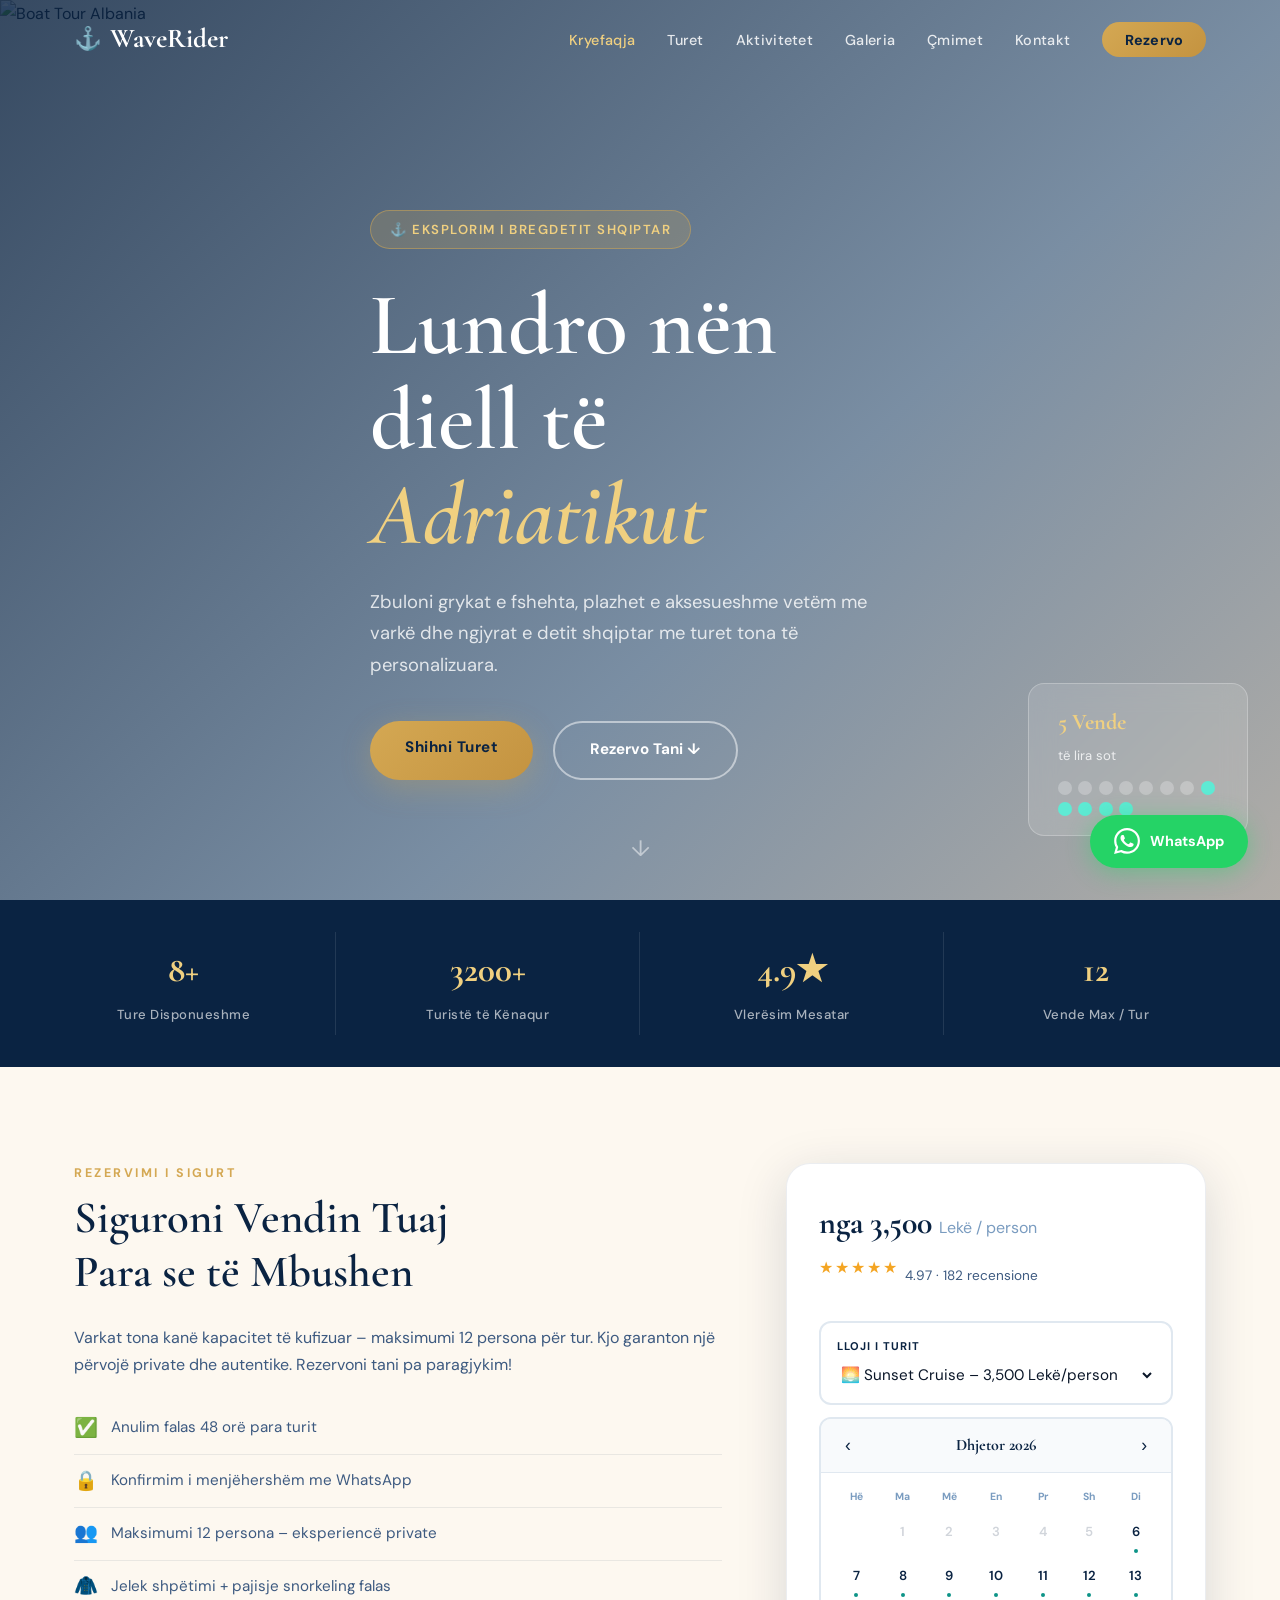
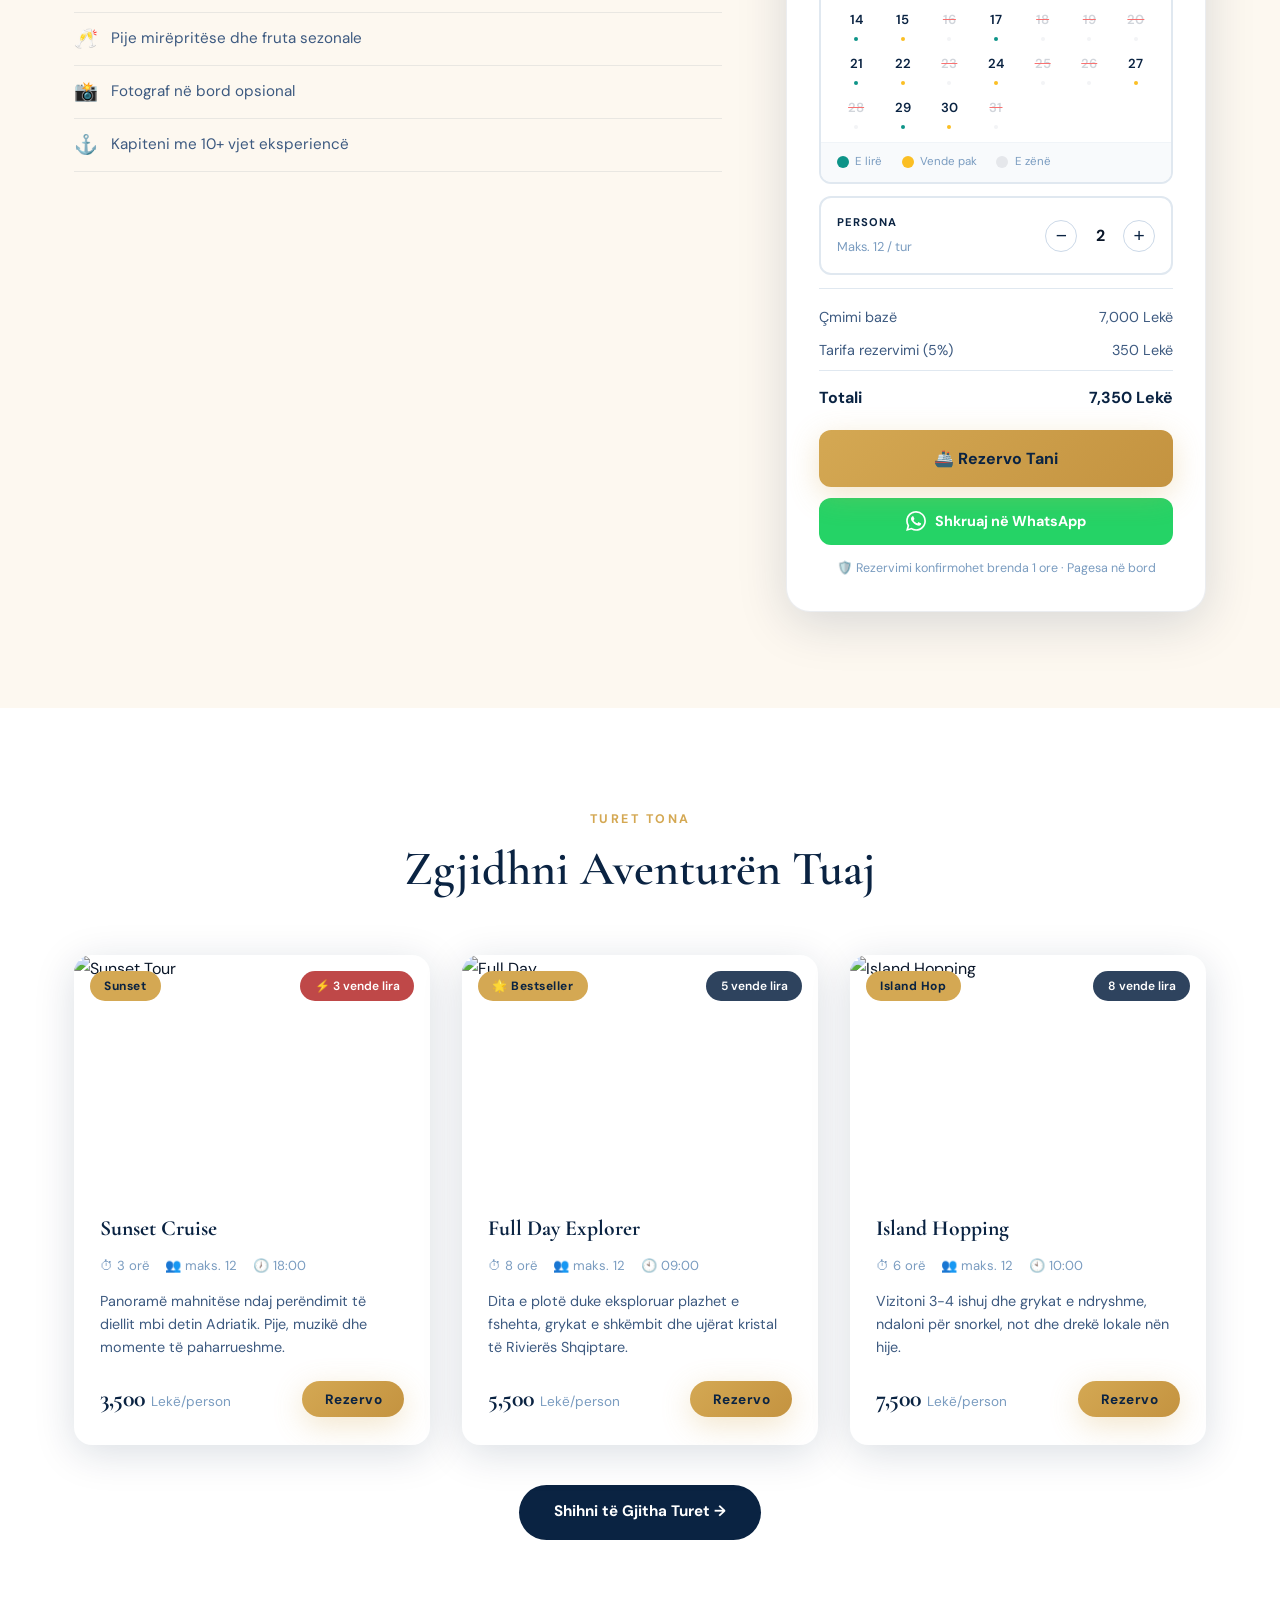
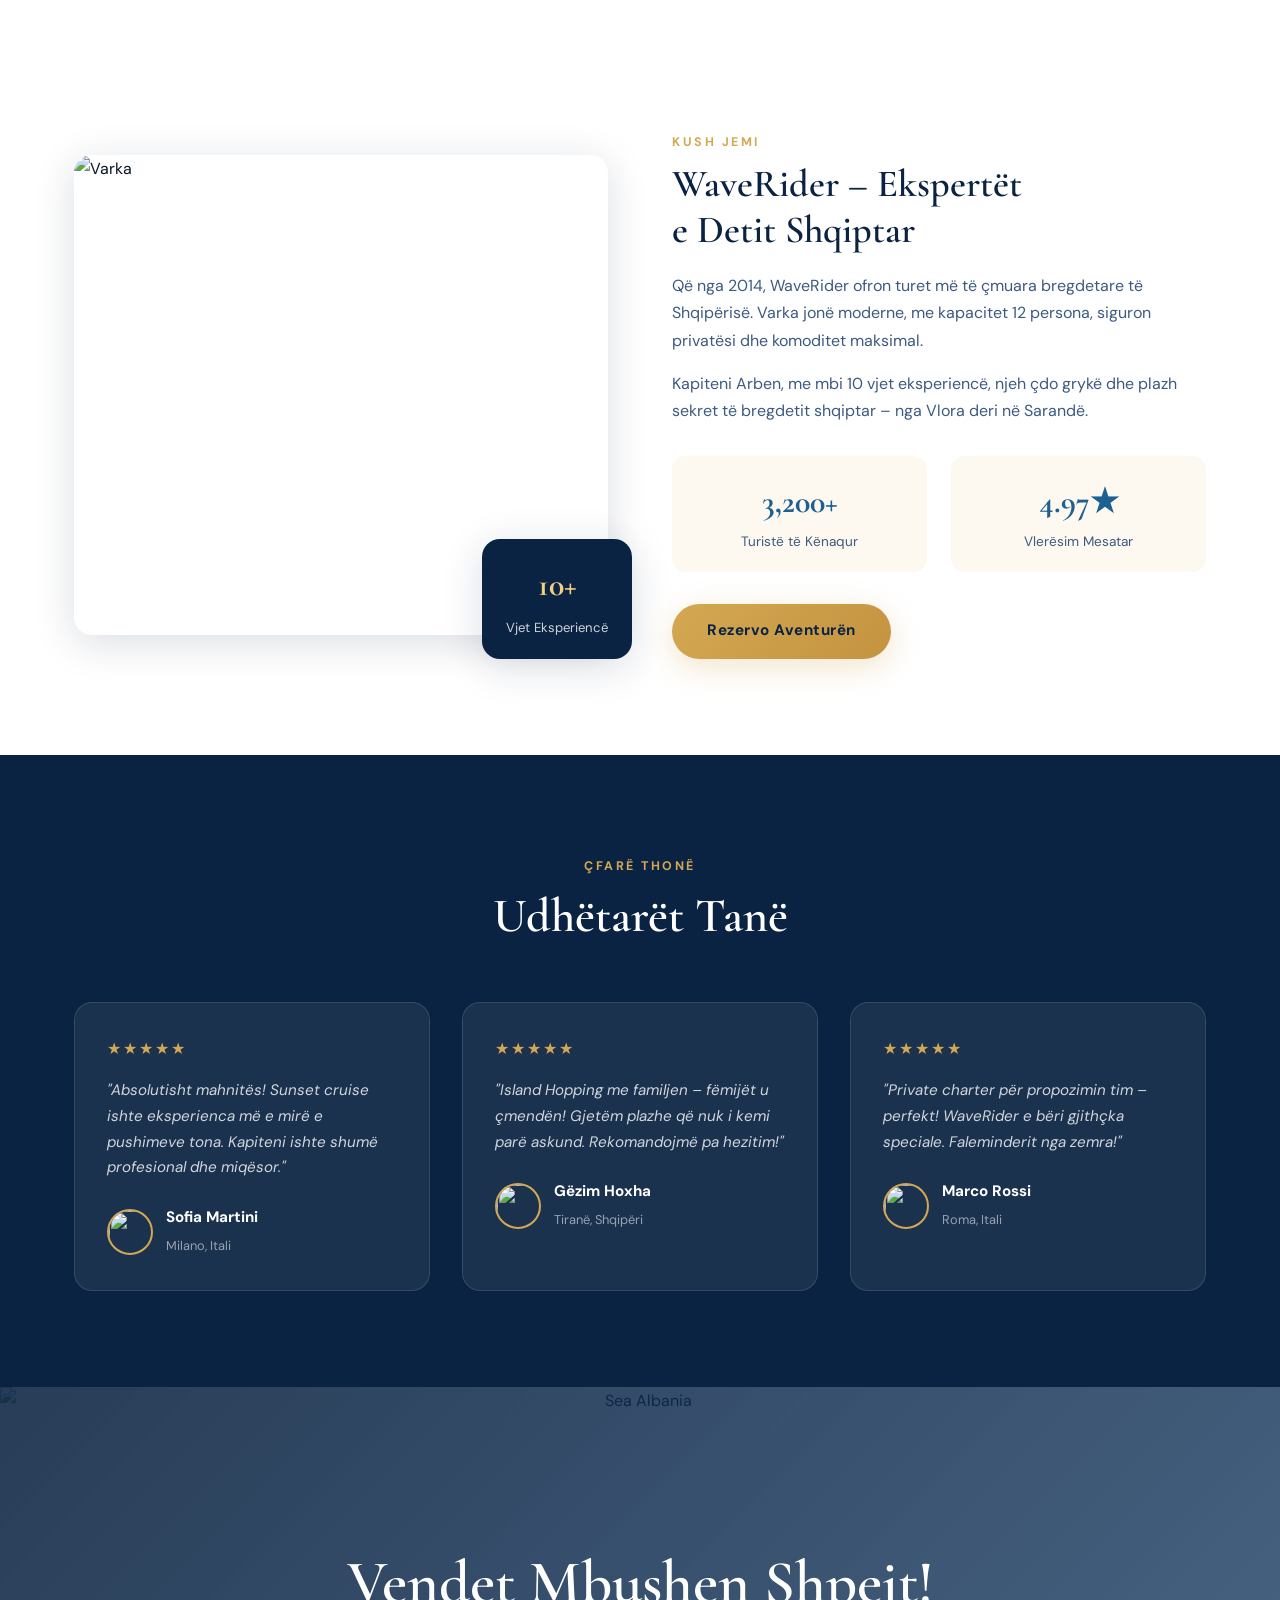
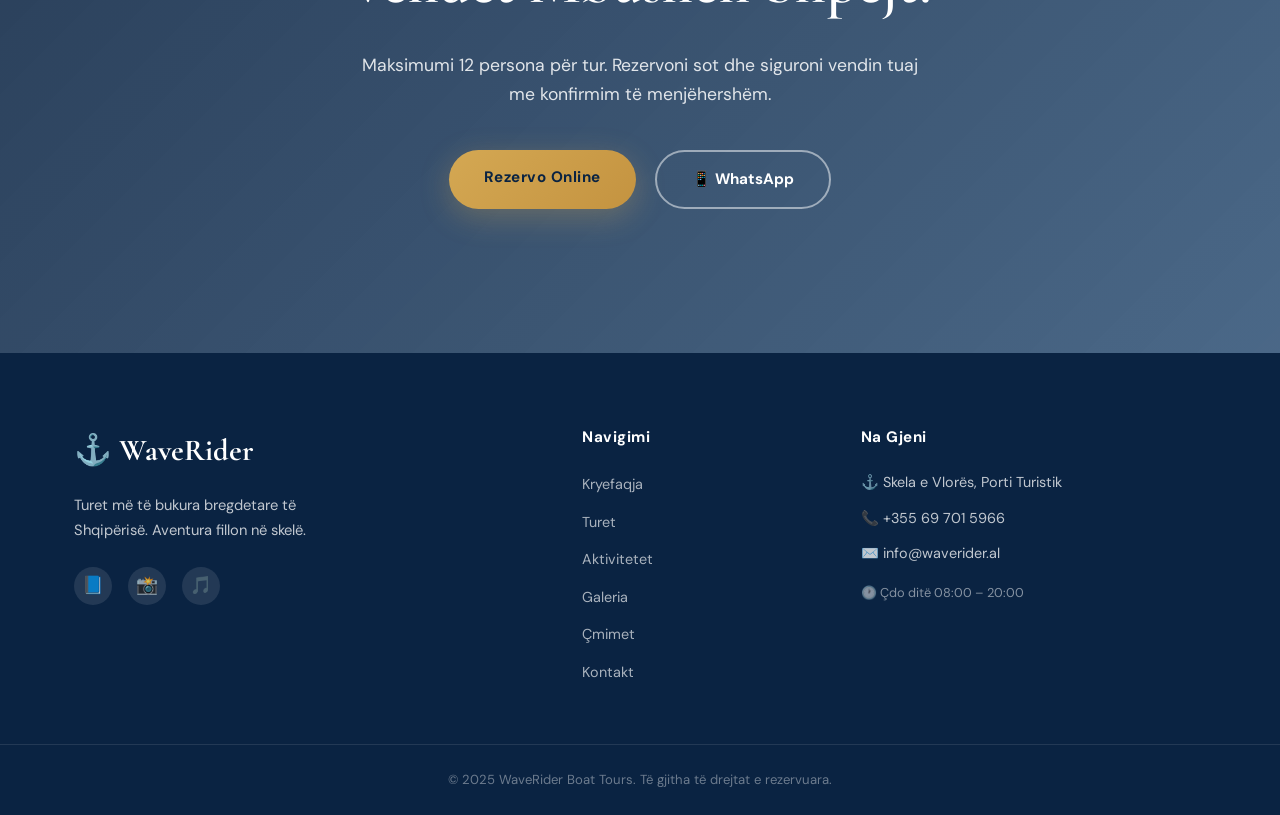
==== index.html @ 0ce1d877 "Add files via upload" ====
<!DOCTYPE html>
<html lang="sq">
<head>
  <meta charset="UTF-8">
  <meta name="viewport" content="width=device-width, initial-scale=1.0">
  <title>WaveRider Boat Tours – Shqipëri</title>
  <link href="https://fonts.googleapis.com/css2?family=Cormorant+Garamond:ital,wght@0,400;0,600;0,700;1,400;1,600&family=DM+Sans:wght@300;400;500;700&display=swap" rel="stylesheet">
  <link rel="stylesheet" href="style.css">
</head>
<body>

  <!-- NAV -->
  <nav class="navbar" id="navbar">
    <div class="nav-inner">
      <a href="index.html" class="logo"><span class="logo-icon">⚓</span> WaveRider</a>
      <button class="burger" id="burger" aria-label="Menu"><span></span><span></span><span></span></button>
      <ul class="nav-links" id="navLinks">
        <li><a href="index.html" class="active">Kryefaqja</a></li>
        <li><a href="turet.html">Turet</a></li>
        <li><a href="aktivitetet.html">Aktivitetet</a></li>
        <li><a href="galeria.html">Galeria</a></li>
        <li><a href="cmimi.html">Çmimet</a></li>
        <li><a href="kontakt.html">Kontakt</a></li>
        <li><a href="kontakt.html" class="btn-rezervo-nav">Rezervo</a></li>
      </ul>
    </div>
  </nav>

  <!-- HERO -->
  <section class="hero">
    <div class="hero-bg">
      <img src="https://images.unsplash.com/photo-1544551763-46a013bb70d5?w=1800&q=85" alt="Boat Tour Albania" class="hero-img">
      <div class="hero-overlay"></div>
    </div>
    <div class="hero-content">
      <div class="hero-badge">⚓ Eksplorim i Bregdetit Shqiptar</div>
      <h1>Lundro nën<br>diell të<br><em>Adriatikut</em></h1>
      <p>Zbuloni grykat e fshehta, plazhet e aksesueshme vetëm me varkë dhe ngjyrat e detit shqiptar me turet tona të personalizuara.</p>
      <div class="hero-btns">
        <a href="turet.html" class="btn-primary">Shihni Turet</a>
        <a href="#booking" class="btn-ghost">Rezervo Tani ↓</a>
      </div>
    </div>
    <!-- Live availability badge -->
    <div class="avail-strip">
      <strong>5 Vende</strong>
      <span>të lira sot</span>
      <div class="avail-dots">
        <div class="dot taken"></div><div class="dot taken"></div><div class="dot taken"></div>
        <div class="dot taken"></div><div class="dot taken"></div><div class="dot taken"></div>
        <div class="dot taken"></div><div class="dot"></div><div class="dot"></div>
        <div class="dot"></div><div class="dot"></div><div class="dot"></div>
      </div>
    </div>
    <div class="hero-scroll">↓</div>
  </section>

  <!-- STATS -->
  <div class="stats-bar">
    <div class="stat"><strong>8+</strong><span>Ture Disponueshme</span></div>
    <div class="stat"><strong>3200+</strong><span>Turistë të Kënaqur</span></div>
    <div class="stat"><strong>4.9★</strong><span>Vlerësim Mesatar</span></div>
    <div class="stat"><strong>12</strong><span>Vende Max / Tur</span></div>
  </div>

  <!-- BOOKING SECTION – Airbnb style -->
  <section class="booking-section" id="booking">
    <div class="container">
      <div class="booking-wrap">
        <div class="booking-info fade-in">
          <span class="label">Rezervimi i Sigurt</span>
          <h2>Siguroni Vendin Tuaj<br>Para se të Mbushen</h2>
          <p>Varkat tona kanë kapacitet të kufizuar – maksimumi 12 persona për tur. Kjo garanton një përvojë private dhe autentike. Rezervoni tani pa paragjykim!</p>
          <ul class="booking-features">
            <li><span class="feat-icon">✅</span> Anulim falas 48 orë para turit</li>
            <li><span class="feat-icon">🔒</span> Konfirmim i menjëhershëm me WhatsApp</li>
            <li><span class="feat-icon">👥</span> Maksimumi 12 persona – eksperiencë private</li>
            <li><span class="feat-icon">🧥</span> Jelek shpëtimi + pajisje snorkeling falas</li>
            <li><span class="feat-icon">🥂</span> Pije mirëpritëse dhe fruta sezonale</li>
            <li><span class="feat-icon">📸</span> Fotograf në bord opsional</li>
            <li><span class="feat-icon">⚓</span> Kapiteni me 10+ vjet eksperiencë</li>
          </ul>
        </div>

        <!-- BOOKING WIDGET – Airbnb Calendar Style -->
        <div class="fade-in">
          <div class="booking-widget">
            <div class="widget-header">
              <div class="widget-price">nga 3,500 <span>Lekë / person</span></div>
              <div class="widget-rating"><span class="stars">★★★★★</span> 4.97 · 182 recensione</div>
            </div>

            <!-- Tour selector -->
            <div style="border:2px solid #e0e8f0;border-radius:12px;padding:.9rem 1rem;margin-bottom:.8rem;">
              <label style="display:block;font-size:.7rem;font-weight:700;letter-spacing:1px;text-transform:uppercase;color:var(--navy);margin-bottom:.3rem">Lloji i Turit</label>
              <select id="tourSelect" style="border:none;outline:none;font-family:var(--font-body);font-size:.95rem;color:var(--text-dark);width:100%;background:transparent;cursor:pointer;">
                <option value="sunset">🌅 Sunset Cruise – 3,500 Lekë/person</option>
                <option value="full">🌊 Full Day Explorer – 5,500 Lekë/person</option>
                <option value="island">🏝️ Island Hopping – 7,500 Lekë/person</option>
                <option value="private">⭐ Private Charter – 12,000 Lekë/varkë</option>
              </select>
            </div>

            <!-- Airbnb-style Calendar -->
            <div style="border:2px solid #e0e8f0;border-radius:12px;overflow:hidden;margin-bottom:.8rem;">
              <div style="display:flex;justify-content:space-between;align-items:center;padding:.8rem 1rem;border-bottom:1px solid #e0e8f0;background:#f8fafc;">
                <button id="calPrev" style="background:none;border:none;cursor:pointer;font-size:1.1rem;color:var(--navy);padding:.2rem .5rem;border-radius:6px;transition:background .2s" onmouseover="this.style.background='#e0e8f0'" onmouseout="this.style.background='none'">‹</button>
                <span id="calMonthLabel" style="font-weight:700;font-size:.9rem;color:var(--navy);font-family:var(--font-display);font-size:1rem;"></span>
                <button id="calNext" style="background:none;border:none;cursor:pointer;font-size:1.1rem;color:var(--navy);padding:.2rem .5rem;border-radius:6px;transition:background .2s" onmouseover="this.style.background='#e0e8f0'" onmouseout="this.style.background='none'">›</button>
              </div>
              <div style="padding:.6rem .8rem;">
                <div style="display:grid;grid-template-columns:repeat(7,1fr);gap:2px;margin-bottom:4px;">
                  <div style="text-align:center;font-size:.65rem;font-weight:700;color:var(--text-light);padding:.3rem 0">Hë</div>
                  <div style="text-align:center;font-size:.65rem;font-weight:700;color:var(--text-light);padding:.3rem 0">Ma</div>
                  <div style="text-align:center;font-size:.65rem;font-weight:700;color:var(--text-light);padding:.3rem 0">Më</div>
                  <div style="text-align:center;font-size:.65rem;font-weight:700;color:var(--text-light);padding:.3rem 0">En</div>
                  <div style="text-align:center;font-size:.65rem;font-weight:700;color:var(--text-light);padding:.3rem 0">Pr</div>
                  <div style="text-align:center;font-size:.65rem;font-weight:700;color:var(--text-light);padding:.3rem 0">Sh</div>
                  <div style="text-align:center;font-size:.65rem;font-weight:700;color:var(--text-light);padding:.3rem 0">Di</div>
                </div>
                <div id="calGrid" style="display:grid;grid-template-columns:repeat(7,1fr);gap:2px;"></div>
              </div>
              <!-- Legend -->
              <div style="display:flex;gap:1.2rem;padding:.6rem 1rem;border-top:1px solid #f0f4f8;background:#f8fafc;">
                <div style="display:flex;align-items:center;gap:.4rem;font-size:.72rem;color:var(--text-light)"><span style="width:12px;height:12px;border-radius:50%;background:var(--teal);display:inline-block"></span>E lirë</div>
                <div style="display:flex;align-items:center;gap:.4rem;font-size:.72rem;color:var(--text-light)"><span style="width:12px;height:12px;border-radius:50%;background:#fbbf24;display:inline-block"></span>Vende pak</div>
                <div style="display:flex;align-items:center;gap:.4rem;font-size:.72rem;color:var(--text-light)"><span style="width:12px;height:12px;border-radius:50%;background:#e5e7eb;display:inline-block"></span>E zënë</div>
              </div>
            </div>

            <!-- Selected date info -->
            <div id="selectedDateInfo" style="display:none;background:#f0fdf4;border:1px solid #bbf7d0;border-radius:10px;padding:.7rem 1rem;margin-bottom:.8rem;font-size:.85rem;color:#166534;">
              <strong id="selectedDateText"></strong><span id="selectedSpotsText"></span>
            </div>

            <!-- Guests -->
            <div style="border:2px solid #e0e8f0;border-radius:12px;padding:.9rem 1rem;margin-bottom:.8rem;display:flex;justify-content:space-between;align-items:center;">
              <div>
                <label style="font-size:.7rem;font-weight:700;letter-spacing:1px;text-transform:uppercase;color:var(--navy);display:block">Persona</label>
                <span style="font-size:.8rem;color:var(--text-light)" id="spotsLeftLabel">Maks. 12 / tur</span>
              </div>
              <div style="display:flex;align-items:center;gap:.8rem;">
                <button class="g-btn" id="gMinus">−</button>
                <span class="g-count" id="gCount">2</span>
                <button class="g-btn" id="gPlus">+</button>
              </div>
            </div>

            <!-- Price breakdown -->
            <div class="price-breakdown">
              <div class="price-row"><span>Çmimi bazë</span><span id="rowBase">7,000 Lekë</span></div>
              <div class="price-row"><span>Tarifa rezervimi (5%)</span><span id="rowFee">350 Lekë</span></div>
              <div class="price-row total"><span>Totali</span><span id="rowTotal">7,350 Lekë</span></div>
            </div>

            <button class="btn-book" id="btnBook">🚢 Rezervo Tani</button>
            <button class="btn-wa" id="btnWA">
              <svg xmlns="http://www.w3.org/2000/svg" viewBox="0 0 24 24" fill="white" width="20" height="20"><path d="M17.472 14.382c-.297-.149-1.758-.867-2.03-.967-.273-.099-.471-.148-.67.15-.197.297-.767.966-.94 1.164-.173.199-.347.223-.644.075-.297-.15-1.255-.463-2.39-1.475-.883-.788-1.48-1.761-1.653-2.059-.173-.297-.018-.458.13-.606.134-.133.298-.347.446-.52.149-.174.198-.298.298-.497.099-.198.05-.371-.025-.52-.075-.149-.669-1.612-.916-2.207-.242-.579-.487-.5-.669-.51-.173-.008-.371-.01-.57-.01-.198 0-.52.074-.792.372-.272.297-1.04 1.016-1.04 2.479 0 1.462 1.065 2.875 1.213 3.074.149.198 2.096 3.2 5.077 4.487.709.306 1.262.489 1.694.625.712.227 1.36.195 1.871.118.571-.085 1.758-.719 2.006-1.413.248-.694.248-1.289.173-1.413-.074-.124-.272-.198-.57-.347m-5.421 7.403h-.004a9.87 9.87 0 01-5.031-1.378l-.361-.214-3.741.982.998-3.648-.235-.374a9.86 9.86 0 01-1.51-5.26c.001-5.45 4.436-9.884 9.888-9.884 2.64 0 5.122 1.03 6.988 2.898a9.825 9.825 0 012.893 6.994c-.003 5.45-4.437 9.884-9.885 9.884m8.413-18.297A11.815 11.815 0 0012.05 0C5.495 0 .16 5.335.157 11.892c0 2.096.547 4.142 1.588 5.945L.057 24l6.305-1.654a11.882 11.882 0 005.683 1.448h.005c6.554 0 11.89-5.335 11.893-11.893a11.821 11.821 0 00-3.48-8.413z"/></svg>
              Shkruaj në WhatsApp
            </button>
            <p class="widget-note">🛡️ Rezervimi konfirmohet brenda 1 ore · Pagesa në bord</p>
          </div>
        </div>
      </div>
    </div>
  </section>

  <!-- TOUR CARDS -->
  <section class="tours-section">
    <div class="container">
      <div class="section-header fade-in">
        <span class="label">Turet Tona</span>
        <h2>Zgjidhni Aventurën Tuaj</h2>
      </div>
      <div class="tours-grid">

        <div class="tour-card fade-in">
          <div class="tour-card-img">
            <img src="https://images.unsplash.com/photo-1507525428034-b723cf961d3e?w=700&q=80" alt="Sunset Tour">
            <span class="tour-badge">Sunset</span>
            <span class="spots-badge low">⚡ 3 vende lira</span>
          </div>
          <div class="tour-body">
            <h3>Sunset Cruise</h3>
            <div class="tour-meta">
              <span>⏱ 3 orë</span>
              <span>👥 maks. 12</span>
              <span>🕖 18:00</span>
            </div>
            <p>Panoramë mahnitëse ndaj perëndimit të diellit mbi detin Adriatik. Pije, muzikë dhe momente të paharrueshme.</p>
            <div class="tour-footer">
              <div class="tour-price">3,500 <span>Lekë/person</span></div>
              <button class="btn-primary btn-book-card" data-tour="Sunset Cruise" style="padding:.6rem 1.4rem;font-size:.85rem">Rezervo</button>
            </div>
          </div>
        </div>

        <div class="tour-card fade-in">
          <div class="tour-card-img">
            <img src="https://images.unsplash.com/photo-1540202404-a2f29016b523?w=700&q=80" alt="Full Day">
            <span class="tour-badge">🌟 Bestseller</span>
            <span class="spots-badge">5 vende lira</span>
          </div>
          <div class="tour-body">
            <h3>Full Day Explorer</h3>
            <div class="tour-meta">
              <span>⏱ 8 orë</span>
              <span>👥 maks. 12</span>
              <span>🕙 09:00</span>
            </div>
            <p>Dita e plotë duke eksploruar plazhet e fshehta, grykat e shkëmbit dhe ujërat kristal të Rivierës Shqiptare.</p>
            <div class="tour-footer">
              <div class="tour-price">5,500 <span>Lekë/person</span></div>
              <button class="btn-primary btn-book-card" data-tour="Full Day Explorer" style="padding:.6rem 1.4rem;font-size:.85rem">Rezervo</button>
            </div>
          </div>
        </div>

        <div class="tour-card fade-in">
          <div class="tour-card-img">
            <img src="https://images.unsplash.com/photo-1559827260-dc66d52bef19?w=700&q=80" alt="Island Hopping">
            <span class="tour-badge">Island Hop</span>
            <span class="spots-badge">8 vende lira</span>
          </div>
          <div class="tour-body">
            <h3>Island Hopping</h3>
            <div class="tour-meta">
              <span>⏱ 6 orë</span>
              <span>👥 maks. 12</span>
              <span>🕙 10:00</span>
            </div>
            <p>Vizitoni 3-4 ishuj dhe grykat e ndryshme, ndaloni për snorkel, not dhe drekë lokale nën hije.</p>
            <div class="tour-footer">
              <div class="tour-price">7,500 <span>Lekë/person</span></div>
              <button class="btn-primary btn-book-card" data-tour="Island Hopping" style="padding:.6rem 1.4rem;font-size:.85rem">Rezervo</button>
            </div>
          </div>
        </div>

      </div>
      <div style="text-align:center;margin-top:2.5rem">
        <a href="turet.html" class="btn-navy">Shihni të Gjitha Turet →</a>
      </div>
    </div>
  </section>

  <!-- ABOUT -->
  <section class="about-section">
    <div class="container split">
      <div class="split-img fade-in">
        <img src="https://images.unsplash.com/photo-1567899378494-47b22a2ae96a?w=800&q=80" alt="Varka">
        <div class="img-float"><strong>10+</strong><span>Vjet Eksperiencë</span></div>
      </div>
      <div class="split-text fade-in">
        <span class="label">Kush Jemi</span>
        <h2>WaveRider – Ekspertët<br>e Detit Shqiptar</h2>
        <p>Që nga 2014, WaveRider ofron turet më të çmuara bregdetare të Shqipërisë. Varka jonë moderne, me kapacitet 12 persona, siguron privatësi dhe komoditet maksimal.</p>
        <p>Kapiteni Arben, me mbi 10 vjet eksperiencë, njeh çdo grykë dhe plazh sekret të bregdetit shqiptar – nga Vlora deri në Sarandë.</p>
        <div style="display:grid;grid-template-columns:1fr 1fr;gap:1.5rem;margin:2rem 0">
          <div style="text-align:center;padding:1.2rem;background:var(--sand);border-radius:14px">
            <div style="font-size:2rem;font-family:var(--font-display);font-weight:700;color:var(--ocean)">3,200+</div>
            <div style="font-size:.85rem;color:var(--text-mid)">Turistë të Kënaqur</div>
          </div>
          <div style="text-align:center;padding:1.2rem;background:var(--sand);border-radius:14px">
            <div style="font-size:2rem;font-family:var(--font-display);font-weight:700;color:var(--ocean)">4.97★</div>
            <div style="font-size:.85rem;color:var(--text-mid)">Vlerësim Mesatar</div>
          </div>
        </div>
        <a href="kontakt.html" class="btn-primary">Rezervo Aventurën</a>
      </div>
    </div>
  </section>

  <!-- TESTIMONIALS -->
  <section class="testi-section">
    <div class="container">
      <div class="section-header fade-in">
        <span class="label">Çfarë Thonë</span>
        <h2>Udhëtarët Tanë</h2>
      </div>
      <div class="testi-grid">
        <div class="testi-card fade-in">
          <div class="stars">★★★★★</div>
          <p>"Absolutisht mahnitës! Sunset cruise ishte eksperienca më e mirë e pushimeve tona. Kapiteni ishte shumë profesional dhe miqësor."</p>
          <div class="testi-author">
            <img src="https://randomuser.me/api/portraits/women/44.jpg" alt="">
            <div><strong>Sofia Martini</strong><span>Milano, Itali</span></div>
          </div>
        </div>
        <div class="testi-card fade-in">
          <div class="stars">★★★★★</div>
          <p>"Island Hopping me familjen – fëmijët u çmendën! Gjetëm plazhe që nuk i kemi parë askund. Rekomandojmë pa hezitim!"</p>
          <div class="testi-author">
            <img src="https://randomuser.me/api/portraits/men/32.jpg" alt="">
            <div><strong>Gëzim Hoxha</strong><span>Tiranë, Shqipëri</span></div>
          </div>
        </div>
        <div class="testi-card fade-in">
          <div class="stars">★★★★★</div>
          <p>"Private charter për propozimin tim – perfekt! WaveRider e bëri gjithçka speciale. Faleminderit nga zemra!"</p>
          <div class="testi-author">
            <img src="https://randomuser.me/api/portraits/men/68.jpg" alt="">
            <div><strong>Marco Rossi</strong><span>Roma, Itali</span></div>
          </div>
        </div>
      </div>
    </div>
  </section>

  <!-- CTA -->
  <section class="cta-banner">
    <img src="https://images.unsplash.com/photo-1506197603052-3cc9c3a201bd?w=1600&q=80" alt="Sea Albania" class="cta-bg">
    <div class="cta-overlay"></div>
    <div class="cta-content">
      <h2>Vendet Mbushen Shpejt!</h2>
      <p>Maksimumi 12 persona për tur. Rezervoni sot dhe siguroni vendin tuaj me konfirmim të menjëhershëm.</p>
      <div class="cta-btns">
        <a href="kontakt.html" class="btn-primary">Rezervo Online</a>
        <a href="https://wa.me/355697015966?text=Përshëndetje%20WaveRider!%20Dua%20të%20rezervoj%20nje%20tur." class="btn-ghost" target="_blank">📱 WhatsApp</a>
      </div>
    </div>
  </section>

  <!-- FOOTER -->
  <footer class="footer">
    <div class="container footer-grid">
      <div class="footer-brand">
        <div class="logo">⚓ WaveRider</div>
        <p>Turet më të bukura bregdetare të Shqipërisë. Aventura fillon në skelë.</p>
        <div class="social-links">
          <a href="#" aria-label="Facebook">📘</a>
          <a href="#" aria-label="Instagram">📸</a>
          <a href="#" aria-label="TikTok">🎵</a>
        </div>
      </div>
      <div class="footer-links">
        <h4>Navigimi</h4>
        <ul>
          <li><a href="index.html">Kryefaqja</a></li>
          <li><a href="turet.html">Turet</a></li>
          <li><a href="aktivitetet.html">Aktivitetet</a></li>
          <li><a href="galeria.html">Galeria</a></li>
          <li><a href="cmimi.html">Çmimet</a></li>
          <li><a href="kontakt.html">Kontakt</a></li>
        </ul>
      </div>
      <div class="footer-contact">
        <h4>Na Gjeni</h4>
        <p>⚓ Skela e Vlorës, Porti Turistik</p>
        <p>📞 +355 69 701 5966</p>
        <p>✉️ info@waverider.al</p>
        <p style="margin-top:1rem;color:rgba(255,255,255,.5);font-size:.8rem">🕐 Çdo ditë 08:00 – 20:00</p>
      </div>
    </div>
    <div class="footer-bottom">© 2025 WaveRider Boat Tours. Të gjitha të drejtat e rezervuara.</div>
  </footer>

  <!-- WHATSAPP -->
  <a href="https://wa.me/355697015966?text=Përshëndetje%20WaveRider!%20Dua%20të%20rezervoj%20nje%20tur." 
     class="whatsapp-btn" target="_blank" rel="noopener" aria-label="WhatsApp">
    <svg xmlns="http://www.w3.org/2000/svg" viewBox="0 0 24 24" fill="white" width="26" height="26"><path d="M17.472 14.382c-.297-.149-1.758-.867-2.03-.967-.273-.099-.471-.148-.67.15-.197.297-.767.966-.94 1.164-.173.199-.347.223-.644.075-.297-.15-1.255-.463-2.39-1.475-.883-.788-1.48-1.761-1.653-2.059-.173-.297-.018-.458.13-.606.134-.133.298-.347.446-.52.149-.174.198-.298.298-.497.099-.198.05-.371-.025-.52-.075-.149-.669-1.612-.916-2.207-.242-.579-.487-.5-.669-.51-.173-.008-.371-.01-.57-.01-.198 0-.52.074-.792.372-.272.297-1.04 1.016-1.04 2.479 0 1.462 1.065 2.875 1.213 3.074.149.198 2.096 3.2 5.077 4.487.709.306 1.262.489 1.694.625.712.227 1.36.195 1.871.118.571-.085 1.758-.719 2.006-1.413.248-.694.248-1.289.173-1.413-.074-.124-.272-.198-.57-.347m-5.421 7.403h-.004a9.87 9.87 0 01-5.031-1.378l-.361-.214-3.741.982.998-3.648-.235-.374a9.86 9.86 0 01-1.51-5.26c.001-5.45 4.436-9.884 9.888-9.884 2.64 0 5.122 1.03 6.988 2.898a9.825 9.825 0 012.893 6.994c-.003 5.45-4.437 9.884-9.885 9.884m8.413-18.297A11.815 11.815 0 0012.05 0C5.495 0 .16 5.335.157 11.892c0 2.096.547 4.142 1.588 5.945L.057 24l6.305-1.654a11.882 11.882 0 005.683 1.448h.005c6.554 0 11.89-5.335 11.893-11.893a11.821 11.821 0 00-3.48-8.413z"/></svg>
    <span>WhatsApp</span>
  </a>

  <!-- BOOKING MODAL – scrollable -->
  <div class="modal-overlay" id="modalOverlay" style="align-items:flex-start;overflow-y:auto;padding:2rem 1rem;">
    <div class="modal" id="bookModal" style="margin:auto;max-height:none;">
      <button class="modal-close" id="modalClose">✕</button>
      <div style="display:flex;align-items:center;gap:.8rem;margin-bottom:.4rem">
        <span style="font-size:2rem">🚢</span>
        <h3 style="margin:0">Konfirmo Rezervimin</h3>
      </div>
      <p style="color:var(--text-mid);font-size:.88rem;margin-bottom:1.5rem;padding-bottom:1rem;border-bottom:1px solid #f0f4f8">Plotësoni të dhënat – konfirmim i menjëhershëm në WhatsApp.</p>
      <form class="modal-form" id="modalForm">
        <div style="display:grid;grid-template-columns:1fr 1fr;gap:.8rem">
          <div class="form-group">
            <label>Emri *</label>
            <input type="text" id="mName" placeholder="Emri juaj" required>
          </div>
          <div class="form-group">
            <label>Mbiemri *</label>
            <input type="text" id="mLastName" placeholder="Mbiemri">
          </div>
        </div>
        <div class="form-group">
          <label>Numri i Telefonit (WhatsApp) *</label>
          <input type="tel" id="mPhone" placeholder="+355 6X XXX XXXX" required>
        </div>
        <div class="form-group">
          <label>Lloji i Turit *</label>
          <select id="mTour" required>
            <option value="">-- Zgjidhni Turin --</option>
            <option>🌅 Sunset Cruise (3h) – 3,500 Lekë/person</option>
            <option>🌊 Full Day Explorer (8h) – 5,500 Lekë/person</option>
            <option>🏝️ Island Hopping (6h) – 7,500 Lekë/person</option>
            <option>⭐ Private Charter – 12,000 Lekë/varkë</option>
          </select>
        </div>
        <div style="display:grid;grid-template-columns:1fr 1fr;gap:.8rem">
          <div class="form-group">
            <label>Data e Turit *</label>
            <input type="date" id="mDate" required>
          </div>
          <div class="form-group">
            <label>Numri Personave *</label>
            <select id="mGuests" required>
              <option>1 person</option><option selected>2 persona</option><option>3 persona</option>
              <option>4 persona</option><option>5 persona</option><option>6 persona</option>
              <option>7-9 persona</option><option>10-12 persona</option>
            </select>
          </div>
        </div>
        <div class="form-group">
          <label>Kërkesë Speciale (opsionale)</label>
          <textarea id="mNote" placeholder="Festë speciale, alergji, fëmijë të vegjël..." style="min-height:80px"></textarea>
        </div>
        <!-- Price summary in modal -->
        <div style="background:#f8fafc;border-radius:10px;padding:1rem;margin-bottom:1rem;font-size:.88rem">
          <div style="display:flex;justify-content:space-between;color:var(--text-mid);margin-bottom:.3rem"><span>Anulim falas</span><span style="color:var(--teal);font-weight:700">✓ deri 24h para</span></div>
          <div style="display:flex;justify-content:space-between;color:var(--text-mid)"><span>Pagesa</span><span style="font-weight:700">Vetëm në bord</span></div>
        </div>
        <div class="modal-actions">
          <button type="submit" class="btn-book" style="flex:1">📩 Dërgo në WhatsApp</button>
          <button type="button" style="padding:.9rem 1.4rem;border-radius:10px;border:2px solid #e0e8f0;background:white;cursor:pointer;font-family:var(--font-body);font-weight:600;color:var(--text-mid)" onclick="document.getElementById('modalOverlay').classList.remove('active');document.body.style.overflow=''">Anulo</button>
        </div>
        <div class="success-msg" id="successMsg">✅ Rezervimi u dërgua! Do ju kontaktojmë brenda 1 ore në WhatsApp.</div>
      </form>
    </div>
  </div>

  <script>
    // Set min date to today
    const today = new Date().toISOString().split('T')[0];
    document.querySelectorAll('input[type="date"]').forEach(d => d.min = today);
  </script>
  <script src="script.js"></script>
</body>
</html>
---- style.css ----
/* ===== RESET & BASE ===== */
*, *::before, *::after { margin:0; padding:0; box-sizing:border-box; }

:root {
  --navy: #0a2342;
  --navy-mid: #1a3a6b;
  --ocean: #1e6091;
  --teal: #0d9488;
  --teal-light: #5eead4;
  --gold: #d4a853;
  --gold-light: #f0d080;
  --sand: #fdf8f0;
  --white: #ffffff;
  --text-dark: #0a1628;
  --text-mid: #3d5a80;
  --text-light: #7a9cc0;
  --shadow: 0 8px 40px rgba(10,35,66,.15);
  --shadow-gold: 0 8px 30px rgba(212,168,83,.3);
  --radius: 18px;
  --font-display: 'Cormorant Garamond', Georgia, serif;
  --font-body: 'DM Sans', sans-serif;
}

html { scroll-behavior: smooth; }
body { font-family: var(--font-body); color: var(--text-dark); background: var(--sand); line-height: 1.7; overflow-x: hidden; }
.container { max-width: 1180px; margin: 0 auto; padding: 0 1.5rem; }
img { max-width:100%; display:block; }
a { text-decoration:none; color:inherit; }

/* ===== BUTTONS ===== */
.btn-primary {
  display: inline-block;
  background: linear-gradient(135deg, var(--gold), #c49340);
  color: var(--navy);
  padding: .9rem 2.2rem;
  border-radius: 50px;
  font-weight: 700;
  font-size: .95rem;
  letter-spacing: .5px;
  transition: all .3s;
  border: none;
  cursor: pointer;
  font-family: var(--font-body);
  box-shadow: var(--shadow-gold);
}
.btn-primary:hover { transform: translateY(-3px); box-shadow: 0 12px 35px rgba(212,168,83,.45); background: linear-gradient(135deg, #e0b860, var(--gold)); }

.btn-ghost {
  display: inline-block;
  color: var(--white);
  padding: .9rem 2.2rem;
  border-radius: 50px;
  font-weight: 700;
  font-size: .95rem;
  border: 2px solid rgba(255,255,255,.5);
  transition: all .3s;
  font-family: var(--font-body);
}
.btn-ghost:hover { background: rgba(255,255,255,.15); border-color: white; }

.btn-navy {
  display: inline-block;
  background: var(--navy);
  color: white;
  padding: .9rem 2.2rem;
  border-radius: 50px;
  font-weight: 700;
  font-size: .95rem;
  transition: all .3s;
  border: none; cursor: pointer; font-family: var(--font-body);
}
.btn-navy:hover { background: var(--navy-mid); transform: translateY(-2px); }

/* ===== NAVBAR ===== */
.navbar {
  position: fixed; top: 0; left: 0; right: 0; z-index: 999;
  padding: 1rem 0;
  transition: all .4s;
}
.navbar.scrolled {
  background: rgba(10,35,66,.97);
  backdrop-filter: blur(10px);
  box-shadow: 0 2px 30px rgba(0,0,0,.3);
  padding: .7rem 0;
}
.nav-inner { max-width: 1180px; margin: 0 auto; padding: 0 1.5rem; display: flex; align-items: center; justify-content: space-between; }
.logo { font-family: var(--font-display); font-size: 1.7rem; font-weight: 700; color: white; display: flex; align-items: center; gap: .5rem; }
.logo-icon { font-size: 1.4rem; }
.nav-links { display: flex; align-items: center; gap: 2rem; list-style: none; }
.nav-links a { color: rgba(255,255,255,.85); font-weight: 500; font-size: .9rem; transition: color .2s; letter-spacing: .3px; }
.nav-links a:hover, .nav-links a.active { color: var(--gold-light); }
.btn-rezervo-nav {
  background: linear-gradient(135deg, var(--gold), #c49340) !important;
  color: var(--navy) !important;
  padding: .55rem 1.4rem !important;
  border-radius: 50px;
  font-weight: 700 !important;
}
.btn-rezervo-nav:hover { color: var(--navy) !important; }

.burger { display:none; flex-direction:column; gap:5px; background:none; border:none; cursor:pointer; padding:5px; }
.burger span { display:block; width:26px; height:2px; background:white; border-radius:2px; transition:all .3s; }

/* ===== HERO ===== */
.hero {
  position: relative; min-height: 100vh;
  display: flex; align-items: center;
  overflow: hidden;
}
.hero-bg { position: absolute; inset: 0; }
.hero-img { width:100%; height:100%; object-fit:cover; object-position:center; }
.hero-overlay {
  position: absolute; inset: 0;
  background: linear-gradient(135deg, rgba(10,35,66,.82) 0%, rgba(14,55,100,.55) 60%, rgba(0,0,0,.3) 100%);
}
/* Animated waves */
.hero-waves { position:absolute; bottom:0; left:0; right:0; z-index:2; }
.hero-content {
  position: relative; z-index: 3;
  max-width: 1180px; margin: 0 auto; padding: 0 1.5rem;
  padding-top: 90px;
}
.hero-badge {
  display: inline-flex; align-items: center; gap: .5rem;
  background: rgba(212,168,83,.2);
  border: 1px solid rgba(212,168,83,.5);
  color: var(--gold-light);
  padding: .45rem 1.2rem;
  border-radius: 50px;
  font-size: .82rem;
  font-weight: 600;
  letter-spacing: 1.5px;
  text-transform: uppercase;
  margin-bottom: 1.8rem;
}
.hero-content h1 {
  font-family: var(--font-display);
  font-size: clamp(2.8rem, 7vw, 5.5rem);
  font-weight: 600;
  color: white;
  line-height: 1.08;
  margin-bottom: 1.5rem;
}
.hero-content h1 em { color: var(--gold-light); font-style: italic; }
.hero-content p { color: rgba(255,255,255,.8); font-size: 1.15rem; max-width: 540px; margin-bottom: 2.5rem; }
.hero-btns { display: flex; gap: 1.2rem; flex-wrap: wrap; }

/* Availability strip */
.avail-strip {
  position: absolute; bottom: 4rem; right: 2rem; z-index: 4;
  background: rgba(255,255,255,.12);
  backdrop-filter: blur(12px);
  border: 1px solid rgba(255,255,255,.25);
  border-radius: 16px;
  padding: 1.2rem 1.8rem;
  color: white;
  max-width: 220px;
}
.avail-strip strong { display:block; font-size:1.4rem; color:var(--gold-light); font-family:var(--font-display); }
.avail-strip span { font-size:.82rem; opacity:.8; }
.avail-dots { display:flex; gap:.4rem; margin-top:.8rem; flex-wrap:wrap; }
.dot { width:14px; height:14px; border-radius:50%; background:var(--teal-light); transition:.3s; }
.dot.taken { background:rgba(255,255,255,.25); }

.hero-scroll { position:absolute; bottom:2rem; left:50%; transform:translateX(-50%); color:rgba(255,255,255,.5); font-size:1.4rem; animation:bounce 2s infinite; z-index:5; }
@keyframes bounce { 0%,100%{transform:translateX(-50%) translateY(0)} 50%{transform:translateX(-50%) translateY(8px)} }

/* ===== STATS BAR ===== */
.stats-bar {
  background: var(--navy);
  display: grid; grid-template-columns: repeat(4,1fr);
  padding: 2rem;
}
.stat { padding:.5rem; text-align:center; border-right:1px solid rgba(255,255,255,.1); }
.stat:last-child { border-right:none; }
.stat strong { display:block; font-size:2.2rem; font-weight:700; color:var(--gold-light); font-family:var(--font-display); }
.stat span { font-size:.82rem; color:rgba(255,255,255,.65); font-weight:500; letter-spacing:.5px; }

/* ===== SECTION HEADER ===== */
.section-header { text-align:center; margin-bottom:3.5rem; }
.label { display:inline-block; color:var(--gold); font-size:.78rem; font-weight:700; letter-spacing:2.5px; text-transform:uppercase; margin-bottom:.7rem; }
.section-header h2 { font-family:var(--font-display); font-size:clamp(2rem,4vw,3rem); font-weight:600; color:var(--navy); line-height:1.2; }

/* ===== TOUR CARDS ===== */
.tours-section { padding:6rem 0; background:white; }
.tours-grid { display:grid; grid-template-columns:repeat(3,1fr); gap:2rem; }
.tour-card {
  border-radius:var(--radius); overflow:hidden;
  box-shadow:var(--shadow); transition:transform .35s, box-shadow .35s;
  background:white; position:relative;
}
.tour-card:hover { transform:translateY(-10px); box-shadow:0 25px 60px rgba(10,35,66,.2); }
.tour-card-img { position:relative; overflow:hidden; }
.tour-card-img img { width:100%; height:230px; object-fit:cover; transition:transform .5s; }
.tour-card:hover .tour-card-img img { transform:scale(1.06); }
.tour-badge {
  position:absolute; top:1rem; left:1rem;
  background:var(--gold); color:var(--navy);
  font-size:.75rem; font-weight:700; padding:.3rem .9rem;
  border-radius:50px; letter-spacing:.5px;
}
.spots-badge {
  position:absolute; top:1rem; right:1rem;
  background:rgba(10,35,66,.85); color:white;
  font-size:.75rem; font-weight:600; padding:.3rem .9rem;
  border-radius:50px; backdrop-filter:blur(4px);
}
.spots-badge.low { background:rgba(180,40,40,.85); }
.tour-body { padding:1.6rem; }
.tour-body h3 { font-family:var(--font-display); font-size:1.35rem; font-weight:700; color:var(--navy); margin-bottom:.5rem; }
.tour-meta { display:flex; gap:1rem; margin-bottom:.8rem; flex-wrap:wrap; }
.tour-meta span { font-size:.82rem; color:var(--text-light); display:flex; align-items:center; gap:.3rem; }
.tour-body p { color:var(--text-mid); font-size:.9rem; margin-bottom:1.2rem; line-height:1.6; }
.tour-footer { display:flex; align-items:center; justify-content:space-between; }
.tour-price { font-family:var(--font-display); font-size:1.5rem; font-weight:700; color:var(--navy); }
.tour-price span { font-size:.85rem; color:var(--text-light); font-weight:400; font-family:var(--font-body); }

/* ===== BOOKING SECTION (Airbnb style) ===== */
.booking-section { padding:6rem 0; background:var(--sand); }
.booking-wrap { display:grid; grid-template-columns:1fr 420px; gap:4rem; align-items:start; }
.booking-info .label { display:block; margin-bottom:.5rem; }
.booking-info h2 { font-family:var(--font-display); font-size:clamp(1.8rem,3.5vw,2.8rem); font-weight:600; color:var(--navy); margin-bottom:1.5rem; line-height:1.2; }
.booking-info p { color:var(--text-mid); font-size:1rem; margin-bottom:1.5rem; }
.booking-features { list-style:none; margin-bottom:2rem; }
.booking-features li { display:flex; align-items:center; gap:.8rem; padding:.6rem 0; border-bottom:1px solid rgba(10,35,66,.08); font-size:.95rem; color:var(--text-mid); }
.booking-features li .feat-icon { font-size:1.2rem; flex-shrink:0; }

/* Booking widget */
.booking-widget {
  background:white;
  border-radius:24px;
  box-shadow:0 12px 50px rgba(10,35,66,.15);
  padding:2rem;
  border:1px solid rgba(10,35,66,.08);
  position:sticky; top:100px;
}
.widget-header { margin-bottom:1.5rem; }
.widget-price { font-family:var(--font-display); font-size:2rem; font-weight:700; color:var(--navy); }
.widget-price span { font-size:1rem; color:var(--text-light); font-weight:400; font-family:var(--font-body); }
.widget-rating { display:flex; align-items:center; gap:.4rem; font-size:.85rem; color:var(--text-mid); margin-top:.2rem; }
.widget-rating .stars { color:#f4a523; }

.form-grid-2 { display:grid; grid-template-columns:1fr 1fr; gap:0; border:2px solid #e0e8f0; border-radius:12px; overflow:hidden; margin-bottom:.8rem; }
.form-cell { padding:.9rem 1rem; cursor:pointer; transition:background .2s; }
.form-cell:first-child { border-right:1px solid #e0e8f0; }
.form-cell label { display:block; font-size:.7rem; font-weight:700; letter-spacing:1px; text-transform:uppercase; color:var(--navy); margin-bottom:.2rem; }
.form-cell input, .form-cell select {
  border:none; outline:none; font-family:var(--font-body);
  font-size:.95rem; color:var(--text-dark); width:100%;
  background:transparent; cursor:pointer;
}
.form-cell select option { color:var(--text-dark); }

.guests-row { border:2px solid #e0e8f0; border-radius:12px; padding:.9rem 1rem; margin-bottom:.8rem; display:flex; justify-content:space-between; align-items:center; }
.guests-row label { font-size:.7rem; font-weight:700; letter-spacing:1px; text-transform:uppercase; color:var(--navy); display:block; }
.guest-controls { display:flex; align-items:center; gap:1rem; }
.g-btn { width:32px; height:32px; border-radius:50%; border:1.5px solid #ccd9e8; background:white; font-size:1.2rem; cursor:pointer; display:flex; align-items:center; justify-content:center; color:var(--navy); transition:all .2s; }
.g-btn:hover { border-color:var(--navy); background:var(--navy); color:white; }
.g-count { font-weight:700; font-size:1rem; min-width:20px; text-align:center; }

/* Availability calendar mini */
.spots-visual { margin-bottom:1.2rem; }
.spots-visual label { font-size:.75rem; font-weight:700; letter-spacing:1px; text-transform:uppercase; color:var(--navy); display:block; margin-bottom:.6rem; }
.spots-bar { display:flex; gap:.35rem; }
.spot-dot { flex:1; height:10px; border-radius:50px; background:var(--teal); transition:.3s; }
.spot-dot.taken { background:#e0e8f0; }
.spots-text { font-size:.8rem; color:var(--text-light); margin-top:.4rem; }
.spots-text strong { color:#c0392b; }

.price-breakdown { border-top:1px solid #e0e8f0; padding-top:1rem; margin-bottom:1.2rem; }
.price-row { display:flex; justify-content:space-between; font-size:.9rem; color:var(--text-mid); margin-bottom:.5rem; }
.price-row.total { font-weight:700; color:var(--navy); font-size:1rem; border-top:1px solid #e0e8f0; padding-top:.8rem; margin-top:.3rem; }

.btn-book { width:100%; padding:1.1rem; font-size:1rem; border-radius:12px; background:linear-gradient(135deg,var(--gold),#c49340); color:var(--navy); font-weight:700; border:none; cursor:pointer; font-family:var(--font-body); transition:all .3s; box-shadow:var(--shadow-gold); }
.btn-book:hover { transform:translateY(-2px); box-shadow:0 12px 30px rgba(212,168,83,.45); }
.btn-wa { width:100%; padding:.85rem; font-size:.9rem; border-radius:12px; background:#25d366; color:white; font-weight:700; border:none; cursor:pointer; font-family:var(--font-body); transition:all .3s; display:flex; align-items:center; justify-content:center; gap:.6rem; margin-top:.7rem; }
.btn-wa:hover { background:#1da851; transform:translateY(-2px); }
.widget-note { text-align:center; font-size:.78rem; color:var(--text-light); margin-top:.8rem; }

/* ===== ABOUT SPLIT ===== */
.about-section { padding:6rem 0; background:white; }
.split { display:grid; grid-template-columns:1fr 1fr; gap:4rem; align-items:center; }
.split-img { position:relative; }
.split-img img { border-radius:var(--radius); box-shadow:var(--shadow); width:100%; height:480px; object-fit:cover; }
.img-float {
  position:absolute; bottom:-1.5rem; right:-1.5rem;
  background:var(--navy); color:white;
  padding:1.2rem 1.5rem; border-radius:var(--radius);
  box-shadow:var(--shadow); text-align:center;
}
.img-float strong { display:block; font-size:2rem; font-family:var(--font-display); color:var(--gold-light); }
.img-float span { font-size:.82rem; opacity:.8; }
.split-text .label { display:block; margin-bottom:.5rem; }
.split-text h2 { font-family:var(--font-display); font-size:clamp(1.8rem,3vw,2.5rem); font-weight:600; color:var(--navy); margin-bottom:1.2rem; line-height:1.2; }
.split-text p { color:var(--text-mid); margin-bottom:1rem; font-size:1rem; }

/* ===== TESTIMONIALS ===== */
.testi-section { padding:6rem 0; background:var(--navy); }
.testi-section .section-header h2 { color:white; }
.testi-grid { display:grid; grid-template-columns:repeat(3,1fr); gap:2rem; }
.testi-card { background:rgba(255,255,255,.07); border:1px solid rgba(255,255,255,.12); border-radius:var(--radius); padding:2rem; backdrop-filter:blur(4px); }
.stars { color:var(--gold); font-size:1rem; margin-bottom:1rem; letter-spacing:2px; }
.testi-card p { color:rgba(255,255,255,.8); font-size:.95rem; font-style:italic; margin-bottom:1.5rem; line-height:1.7; }
.testi-author { display:flex; align-items:center; gap:.8rem; }
.testi-author img { width:46px; height:46px; border-radius:50%; object-fit:cover; border:2px solid var(--gold); }
.testi-author strong { display:block; color:white; font-size:.95rem; }
.testi-author span { font-size:.8rem; color:rgba(255,255,255,.55); }

/* ===== ACTIVITIES ===== */
.act-section { padding:6rem 0; background:var(--sand); }
.act-grid { display:grid; grid-template-columns:repeat(4,1fr); gap:1.5rem; }
.act-item { background:white; border-radius:var(--radius); overflow:hidden; box-shadow:0 2px 20px rgba(10,35,66,.08); transition:transform .3s, box-shadow .3s; }
.act-item:hover { transform:translateY(-6px); box-shadow:var(--shadow); }
.act-item img { width:100%; height:160px; object-fit:cover; }
.act-body { padding:1.2rem; }
.act-body h4 { font-family:var(--font-display); font-size:1.1rem; color:var(--navy); margin-bottom:.3rem; }
.act-body p { font-size:.83rem; color:var(--text-light); }

/* ===== CTA BANNER ===== */
.cta-banner { position:relative; padding:9rem 1.5rem; text-align:center; overflow:hidden; }
.cta-bg { position:absolute; inset:0; width:100%; height:100%; object-fit:cover; }
.cta-overlay { position:absolute; inset:0; background:linear-gradient(135deg,rgba(10,35,66,.88),rgba(14,55,100,.75)); }
.cta-content { position:relative; z-index:2; }
.cta-content h2 { font-family:var(--font-display); font-size:clamp(2rem,5vw,3.8rem); color:white; font-weight:600; margin-bottom:1rem; }
.cta-content p { color:rgba(255,255,255,.85); font-size:1.1rem; margin-bottom:2.5rem; max-width:560px; margin-left:auto; margin-right:auto; }
.cta-btns { display:flex; gap:1.2rem; justify-content:center; flex-wrap:wrap; }

/* ===== FOOTER ===== */
.footer { background:var(--navy); color:rgba(255,255,255,.75); padding:4.5rem 0 0; }
.footer-grid { display:grid; grid-template-columns:2fr 1fr 1.5fr; gap:3rem; padding-bottom:3rem; }
.footer-brand .logo { font-size:1.9rem; color:white; margin-bottom:1rem; }
.footer-brand p { font-size:.92rem; max-width:270px; margin-bottom:1.5rem; }
.social-links { display:flex; gap:1rem; }
.social-links a { width:38px; height:38px; border-radius:50%; background:rgba(255,255,255,.1); display:flex; align-items:center; justify-content:center; font-size:1.1rem; transition:all .25s; }
.social-links a:hover { background:var(--gold); transform:scale(1.1); }
.footer-links h4, .footer-contact h4 { color:white; font-size:.95rem; font-weight:700; margin-bottom:1.2rem; letter-spacing:.5px; }
.footer-links ul { list-style:none; }
.footer-links li { margin-bottom:.65rem; }
.footer-links a { color:rgba(255,255,255,.65); font-size:.9rem; transition:color .2s; }
.footer-links a:hover { color:var(--gold-light); }
.footer-contact p { font-size:.9rem; margin-bottom:.7rem; }
.footer-bottom { border-top:1px solid rgba(255,255,255,.1); padding:1.5rem; text-align:center; font-size:.82rem; color:rgba(255,255,255,.4); }

/* ===== WHATSAPP ===== */
.whatsapp-btn {
  position:fixed; bottom:2rem; right:2rem; z-index:9999;
  background:#25d366; color:white;
  display:flex; align-items:center; gap:.6rem;
  padding:.85rem 1.5rem;
  border-radius:50px;
  font-weight:700; font-size:.9rem;
  box-shadow:0 4px 25px rgba(37,211,102,.45);
  transition:transform .3s, box-shadow .3s;
  animation:pulse-wa 3s infinite;
}
.whatsapp-btn:hover { transform:scale(1.05); box-shadow:0 8px 35px rgba(37,211,102,.6); }
@keyframes pulse-wa { 0%,100%{box-shadow:0 4px 25px rgba(37,211,102,.45)} 50%{box-shadow:0 4px 40px rgba(37,211,102,.75)} }

/* ===== PAGE HERO ===== */
.page-hero { position:relative; min-height:52vh; display:flex; align-items:center; overflow:hidden; padding-top:80px; }
.page-hero-bg { position:absolute; inset:0; }
.page-hero-bg img { width:100%; height:100%; object-fit:cover; }
.page-hero-overlay { position:absolute; inset:0; background:linear-gradient(135deg,rgba(10,35,66,.85),rgba(0,0,0,.45)); }
.page-hero-content { position:relative; z-index:2; padding:2.5rem 1.5rem; max-width:1180px; margin:0 auto; width:100%; }
.page-hero-content .label { display:block; margin-bottom:.6rem; }
.page-hero-content h1 { font-family:var(--font-display); font-size:clamp(2rem,5.5vw,3.8rem); font-weight:600; color:white; margin-bottom:.8rem; line-height:1.1; }
.page-hero-content p { color:rgba(255,255,255,.82); font-size:1.05rem; max-width:540px; }

/* ===== BREADCRUMB ===== */
.breadcrumb { background:white; padding:.8rem 0; border-bottom:1px solid #e8eef5; }
.breadcrumb .container { display:flex; gap:.5rem; align-items:center; font-size:.85rem; color:var(--text-light); }
.breadcrumb a { color:var(--ocean); font-weight:600; }

/* ===== MODAL ===== */
.modal-overlay {
  position:fixed; inset:0; background:rgba(10,35,66,.75); z-index:9998;
  display:flex; align-items:flex-start; justify-content:center;
  opacity:0; pointer-events:none; transition:opacity .3s;
  padding:2rem 1rem; overflow-y:auto;
}
.modal-overlay.active { opacity:1; pointer-events:all; }
.modal {
  position:relative; background:white; border-radius:24px; padding:2.5rem;
  max-width:500px; width:100%; box-shadow:0 30px 80px rgba(0,0,0,.3);
  transform:translateY(20px); transition:transform .3s;
  margin:auto; flex-shrink:0;
}
.modal-overlay.active .modal { transform:translateY(0); }
.modal h3 { font-family:var(--font-display); font-size:1.7rem; color:var(--navy); margin-bottom:.5rem; }
.modal > p { color:var(--text-mid); font-size:.88rem; margin-bottom:1.2rem; padding-bottom:1rem; border-bottom:1px solid #f0f4f8; }
.modal-form .form-group { margin-bottom:1rem; }
.modal-form label { display:block; font-weight:700; font-size:.78rem; color:var(--navy); margin-bottom:.35rem; letter-spacing:.5px; text-transform:uppercase; }
.modal-form input, .modal-form select, .modal-form textarea {
  width:100%; padding:.8rem 1rem; border:2px solid #e0e8f0;
  border-radius:10px; font-family:var(--font-body); font-size:.92rem;
  color:var(--text-dark); transition:border-color .2s; background:white;
}
.modal-form input:focus, .modal-form select:focus, .modal-form textarea:focus { outline:none; border-color:var(--ocean); }
.modal-form textarea { min-height:80px; resize:vertical; }
.modal-actions { display:flex; gap:.8rem; margin-top:1.2rem; }
.modal-close { position:absolute; top:1.2rem; right:1.5rem; background:none; border:none; font-size:1.8rem; cursor:pointer; color:var(--text-light); line-height:1; }
.modal-close:hover { color:var(--navy); }
.success-msg { background:#d4edda; color:#155724; border-radius:10px; padding:1rem 1.2rem; font-weight:600; font-size:.95rem; display:none; margin-top:1rem; text-align:center; }

/* ===== GALLERY ===== */
.gallery-masonry { columns:3; gap:1rem; }
.gallery-masonry .gal-item { break-inside:avoid; margin-bottom:1rem; border-radius:14px; overflow:hidden; position:relative; cursor:pointer; }
.gallery-masonry .gal-item img { width:100%; display:block; transition:transform .4s; }
.gallery-masonry .gal-item:hover img { transform:scale(1.05); }
.gal-overlay { position:absolute; inset:0; background:rgba(10,35,66,.5); opacity:0; display:flex; align-items:center; justify-content:center; transition:.3s; font-size:2.5rem; color:white; }
.gal-item:hover .gal-overlay { opacity:1; }

/* Lightbox */
.lightbox { position:fixed; inset:0; background:rgba(0,0,0,.93); z-index:99999; display:flex; align-items:center; justify-content:center; opacity:0; pointer-events:none; transition:opacity .3s; }
.lightbox.active { opacity:1; pointer-events:all; }
.lightbox img { max-width:90vw; max-height:85vh; border-radius:8px; }
.lb-close { position:absolute; top:1.5rem; right:2rem; color:white; font-size:2.5rem; cursor:pointer; background:none; border:none; }
.lb-prev,.lb-next { position:absolute; top:50%; transform:translateY(-50%); background:rgba(255,255,255,.15); border:none; color:white; font-size:2rem; padding:.8rem 1.2rem; cursor:pointer; border-radius:8px; transition:background .2s; }
.lb-prev { left:1rem; } .lb-next { right:1rem; }
.lb-prev:hover,.lb-next:hover { background:rgba(255,255,255,.3); }

/* ===== PRICING ===== */
.pricing-grid { display:grid; grid-template-columns:repeat(3,1fr); gap:2rem; }
.p-card { background:white; border-radius:var(--radius); padding:2.5rem 2rem; box-shadow:var(--shadow); text-align:center; position:relative; border:2px solid transparent; transition:transform .3s,border-color .3s; }
.p-card:hover { transform:translateY(-8px); border-color:var(--teal); }
.p-card.popular { border-color:var(--gold); }
.pop-badge { position:absolute; top:-1rem; left:50%; transform:translateX(-50%); background:var(--gold); color:var(--navy); padding:.3rem 1.2rem; border-radius:50px; font-size:.78rem; font-weight:700; white-space:nowrap; }
.p-card .icon { font-size:2.8rem; margin-bottom:.8rem; }
.p-card h3 { font-family:var(--font-display); font-size:1.4rem; color:var(--navy); margin-bottom:.4rem; }
.p-price { font-size:2.8rem; font-weight:700; color:var(--ocean); font-family:var(--font-display); margin:1rem 0; line-height:1; }
.p-price span { font-size:.95rem; color:var(--text-light); font-weight:400; }
.p-card ul { list-style:none; margin:1.5rem 0; text-align:left; }
.p-card li { padding:.5rem 0; border-bottom:1px solid #f0f0f0; font-size:.9rem; color:var(--text-mid); }
.p-card li::before { content:'✓ '; color:var(--teal); font-weight:700; }
.p-spots { display:inline-block; background:#fff3e0; color:#b45309; font-size:.78rem; font-weight:700; padding:.3rem .9rem; border-radius:50px; margin-bottom:1rem; }

/* ===== CONTACT ===== */
.contact-grid { display:grid; grid-template-columns:1fr 1fr; gap:4rem; }
.info-card { background:var(--navy); color:white; border-radius:var(--radius); padding:2.2rem; margin-bottom:1.5rem; }
.info-card h3 { font-family:var(--font-display); font-size:1.25rem; color:var(--gold-light); margin-bottom:1.2rem; }
.info-item { display:flex; gap:1rem; margin-bottom:1.1rem; align-items:flex-start; }
.info-item .icon { font-size:1.2rem; flex-shrink:0; margin-top:.1rem; }
.info-item div strong { display:block; font-size:.8rem; color:rgba(255,255,255,.55); margin-bottom:.1rem; text-transform:uppercase; letter-spacing:.5px; }
.info-item div span { font-size:.92rem; }

/* ===== FADE IN ===== */
.fade-in { opacity:0; transform:translateY(28px); transition:opacity .7s ease,transform .7s ease; }
.fade-in.visible { opacity:1; transform:translateY(0); }

/* ===== RESPONSIVE ===== */
@media(max-width:1024px) { .tours-grid { grid-template-columns:repeat(2,1fr); } .act-grid { grid-template-columns:repeat(2,1fr); } }

@media(max-width:768px) {
  .burger { display:flex; }
  .nav-links { position:fixed; inset:0; flex-direction:column; justify-content:center; background:var(--navy); transform:translateX(100%); transition:transform .4s cubic-bezier(.77,0,.18,1); gap:2rem; z-index:998; padding:6rem 2rem 2rem; }
  .nav-links.open { transform:translateX(0); }
  .nav-links a { font-size:1.2rem; }
  .nav-links li { text-align:center; }
  .tours-grid { grid-template-columns:1fr; }
  .booking-wrap { grid-template-columns:1fr; }
  .split { grid-template-columns:1fr; }
  .split-img img { height:280px; }
  .img-float { right:.5rem; }
  .stats-bar { grid-template-columns:repeat(2,1fr); }
  .testi-grid { grid-template-columns:1fr; }
  .act-grid { grid-template-columns:repeat(2,1fr); }
  .pricing-grid { grid-template-columns:1fr; }
  .gallery-masonry { columns:2; }
  .contact-grid { grid-template-columns:1fr; }
  .avail-strip { display:none; }
  .whatsapp-btn span { display:none; }
  .whatsapp-btn { padding:1rem; border-radius:50%; width:60px; height:60px; justify-content:center; }
  .footer-grid { grid-template-columns:1fr; gap:2rem; }
  .form-grid-2 { grid-template-columns:1fr; }
  .form-grid-2 .form-cell:first-child { border-right:none; border-bottom:1px solid #e0e8f0; }
  .modal-actions { flex-direction:column; }
}
@media(max-width:480px) { .act-grid { grid-template-columns:repeat(2,1fr); } .gallery-masonry { columns:1; } }
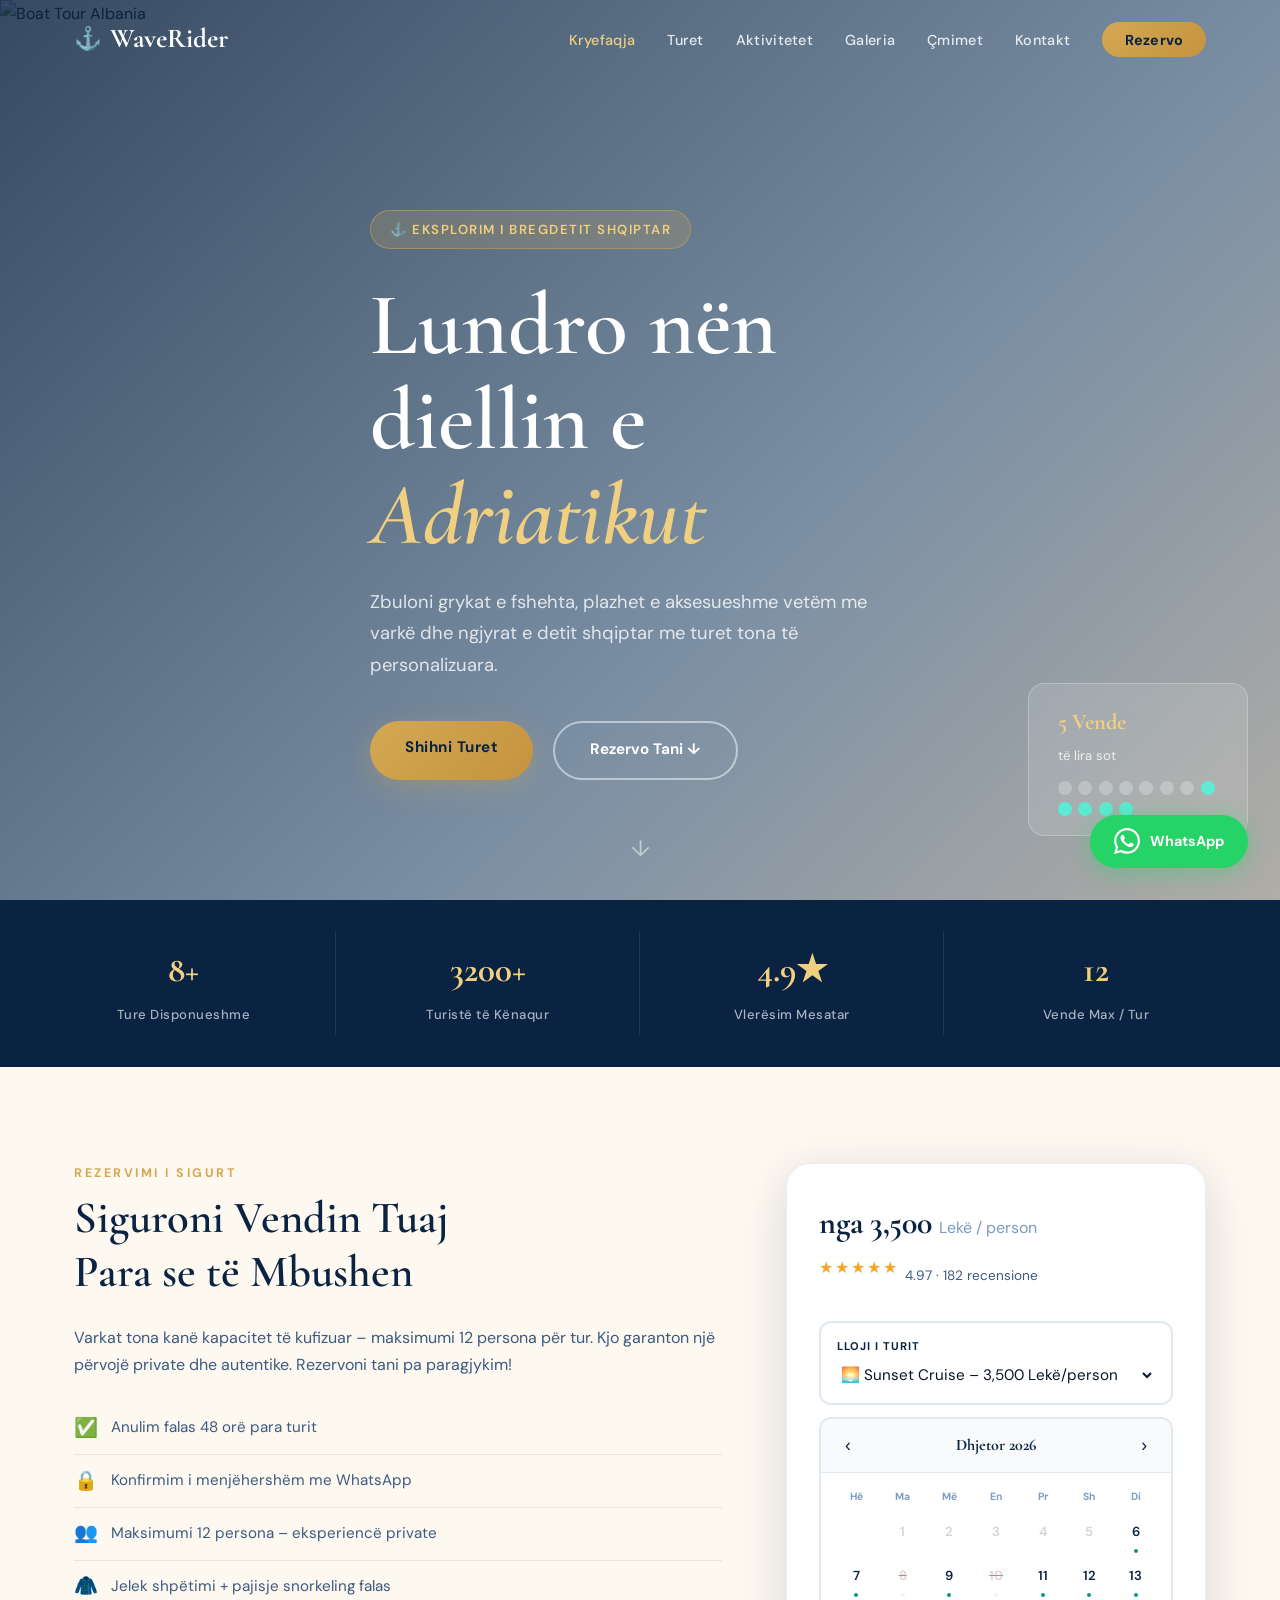
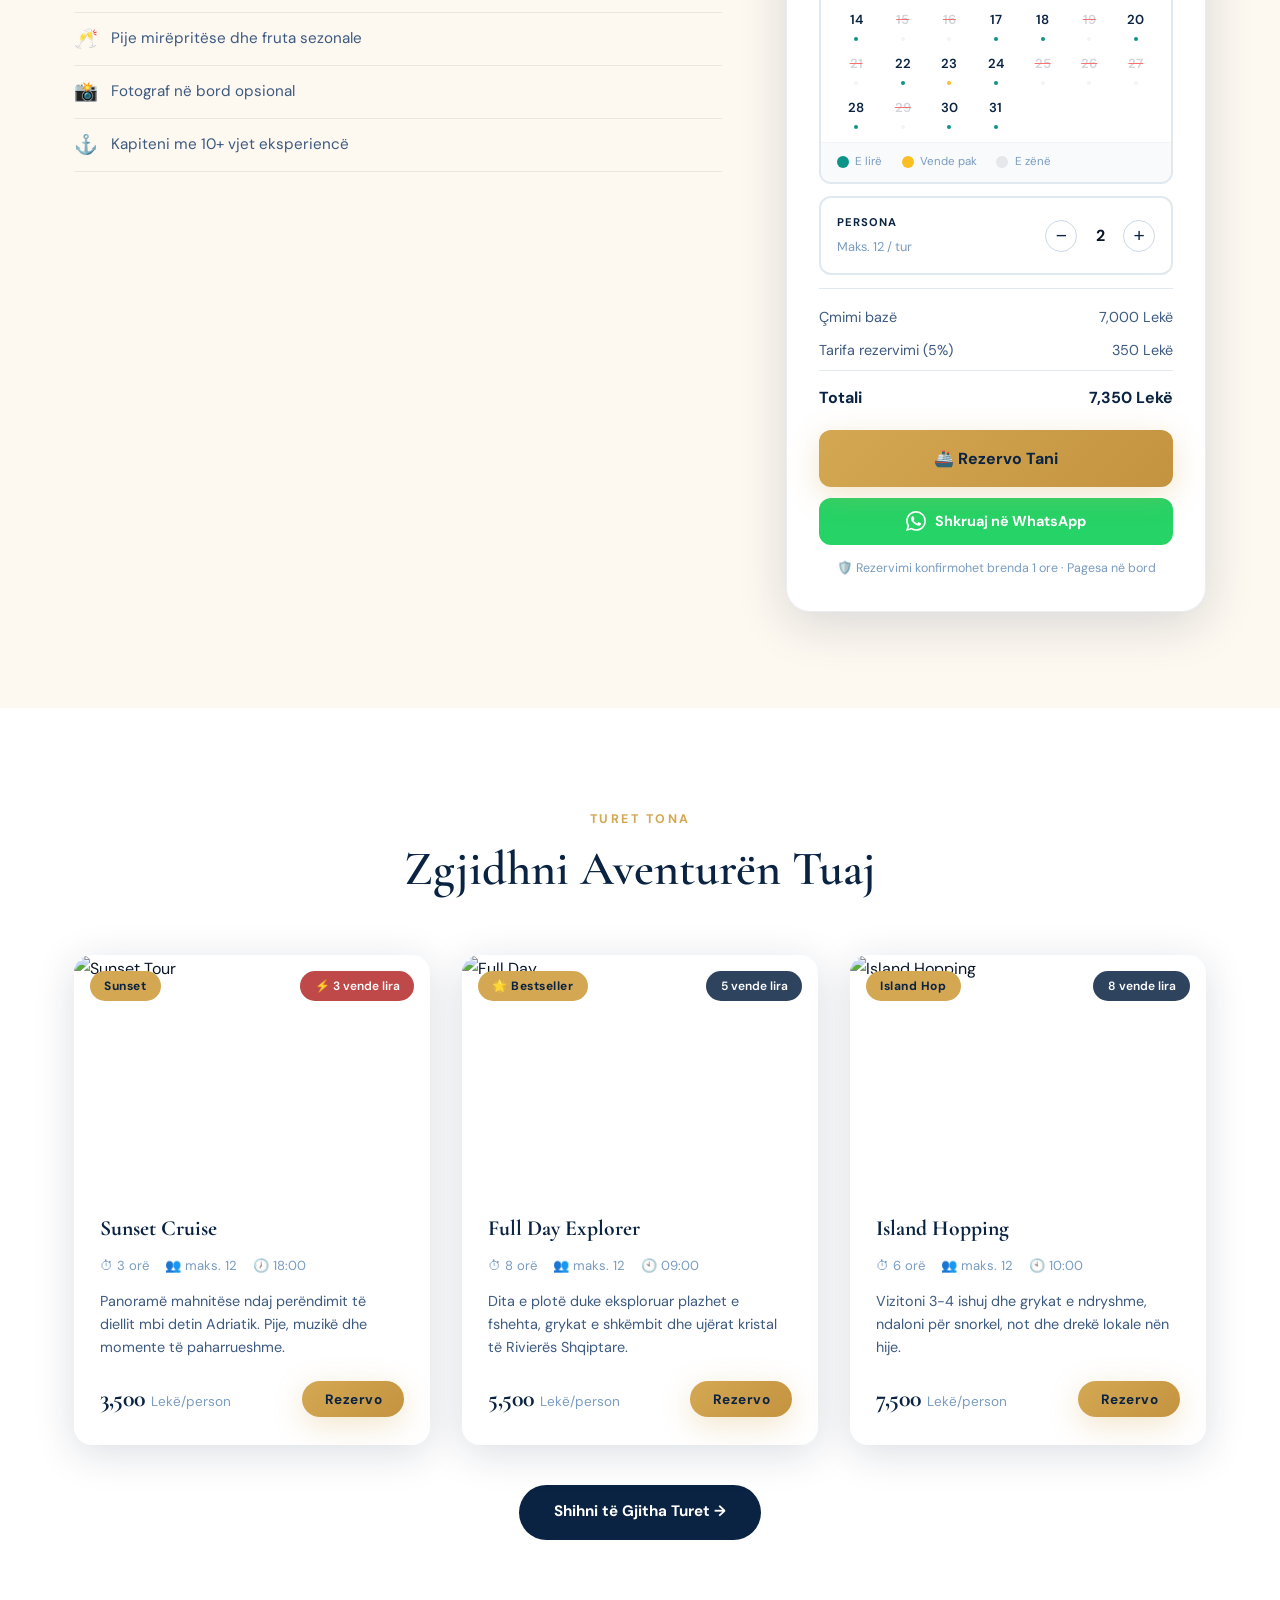
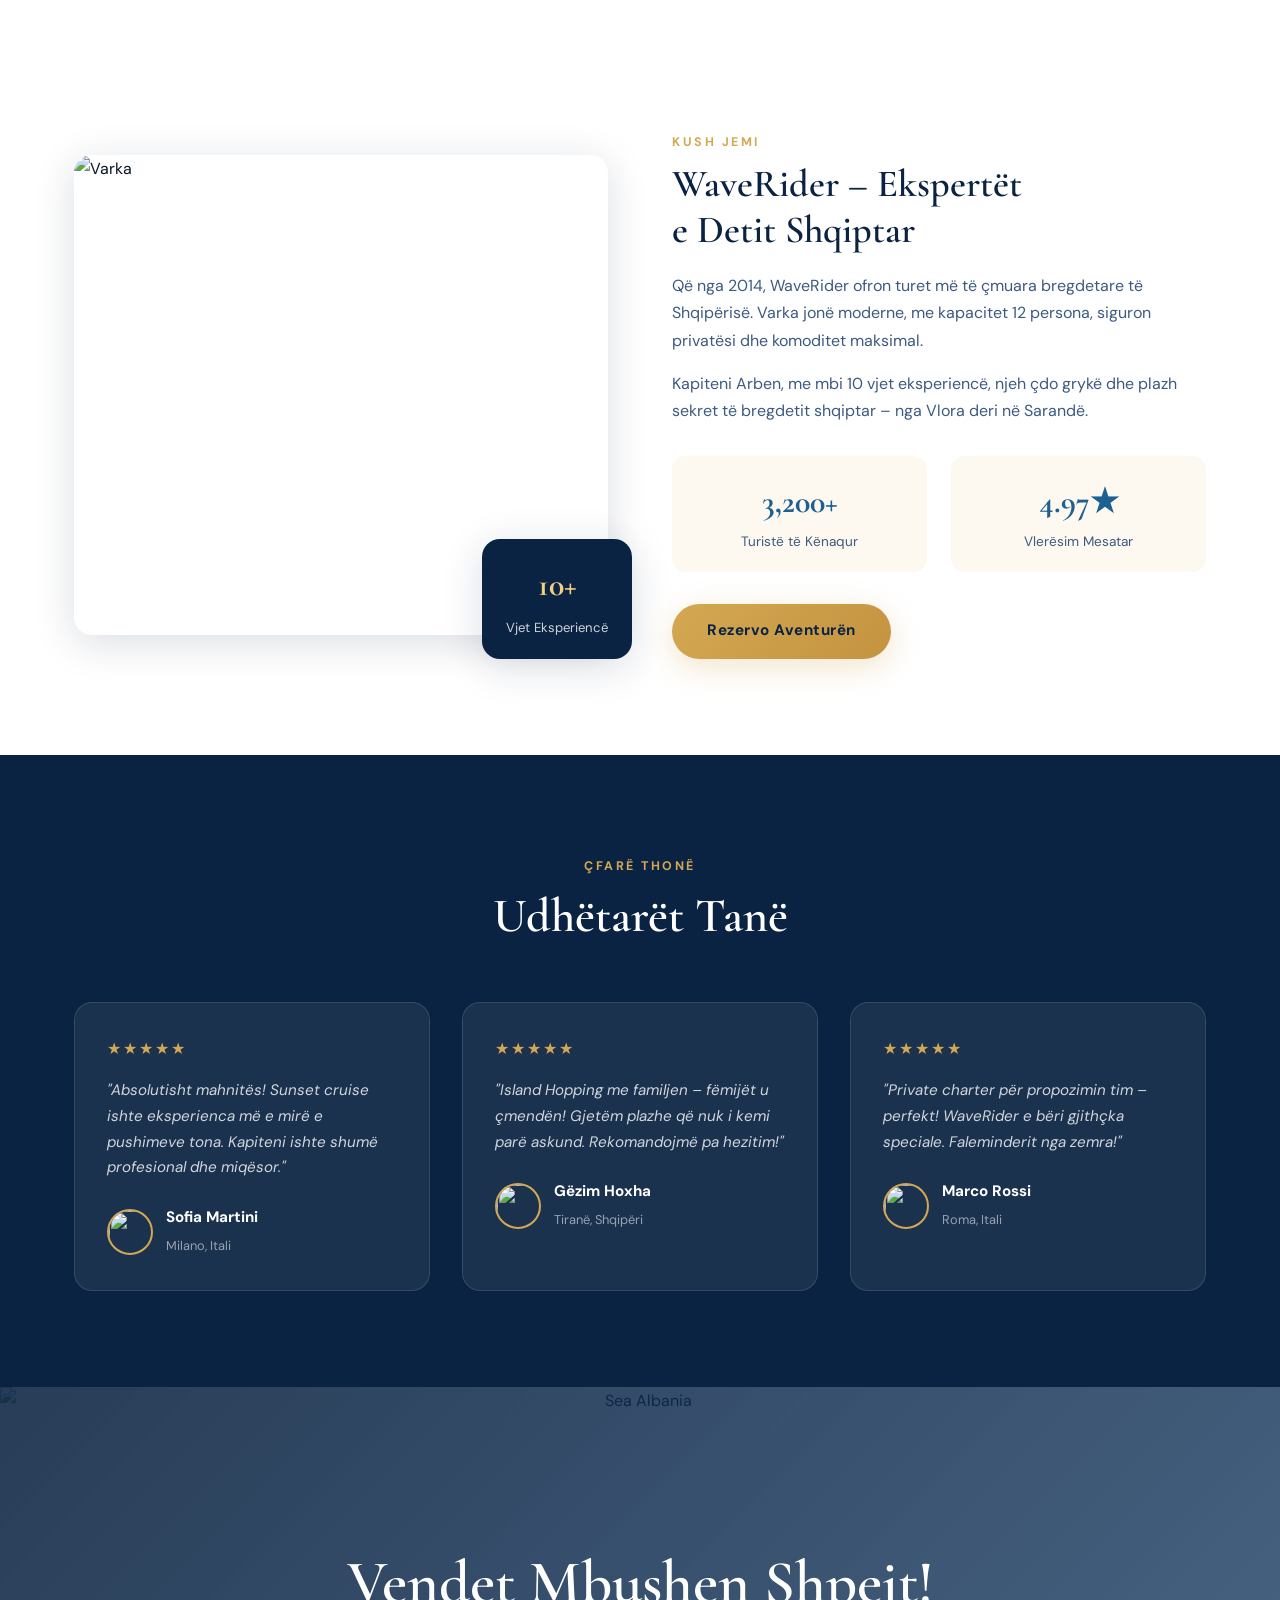
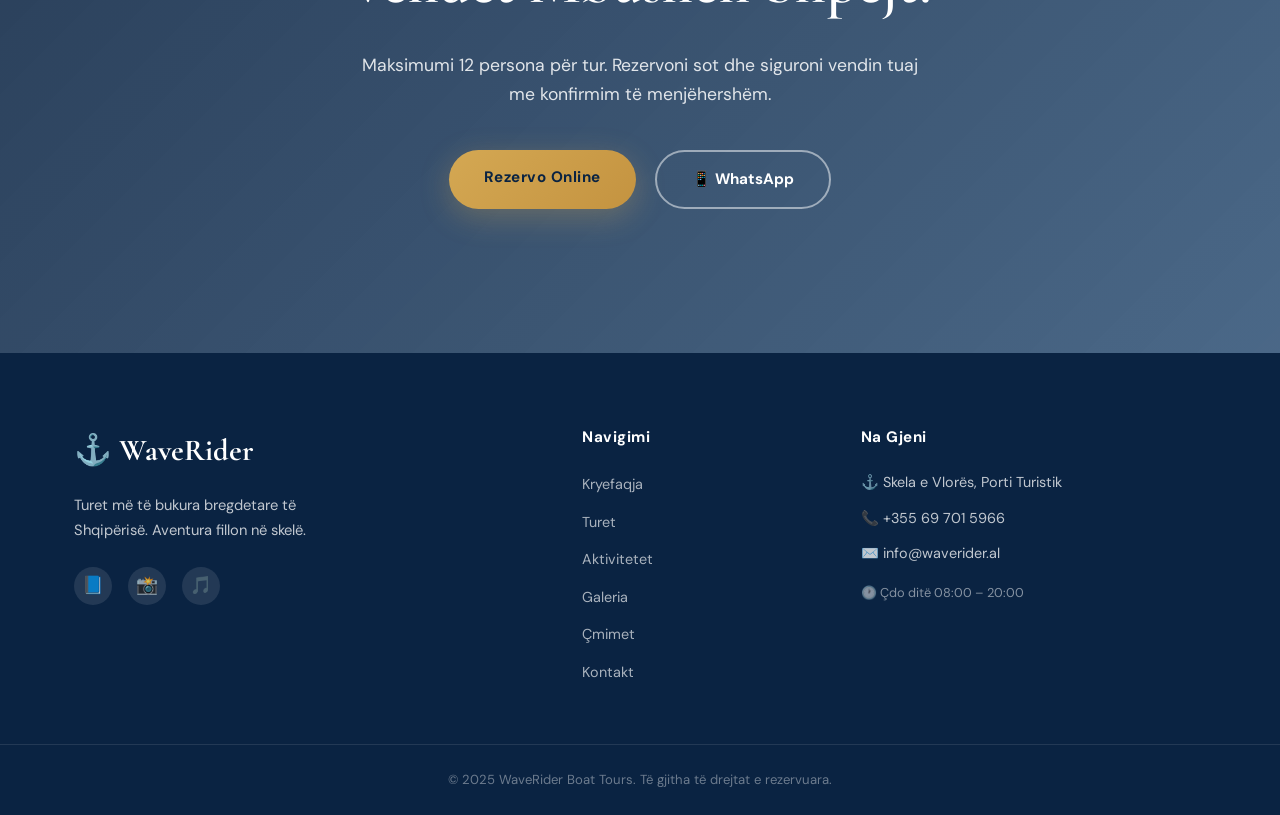
==== commit d8ba1f1c: "Update index.html" ====
--- a/index.html
+++ b/index.html
@@ -34,7 +34,7 @@
     </div>
     <div class="hero-content">
       <div class="hero-badge">⚓ Eksplorim i Bregdetit Shqiptar</div>
-      <h1>Lundro nën<br>diell të<br><em>Adriatikut</em></h1>
+      <h1>Lundro nën<br>diellin e<br><em>Adriatikut</em></h1>
       <p>Zbuloni grykat e fshehta, plazhet e aksesueshme vetëm me varkë dhe ngjyrat e detit shqiptar me turet tona të personalizuara.</p>
       <div class="hero-btns">
         <a href="turet.html" class="btn-primary">Shihni Turet</a>
--- a/style.css
+++ b/style.css
@@ -98,8 +98,33 @@
 }
 .btn-rezervo-nav:hover { color: var(--navy) !important; }
 
-.burger { display:none; flex-direction:column; gap:5px; background:none; border:none; cursor:pointer; padding:5px; }
-.burger span { display:block; width:26px; height:2px; background:white; border-radius:2px; transition:all .3s; }
+.burger {
+  display: none;
+  flex-direction: column;
+  justify-content: center;
+  align-items: center;
+  gap: 5px;
+  background: none;
+  border: none;
+  cursor: pointer;
+  padding: 8px;
+  z-index: 1001;
+  position: relative;
+  width: 44px;
+  height: 44px;
+}
+.burger span {
+  display: block;
+  width: 26px;
+  height: 2.5px;
+  background: white;
+  border-radius: 3px;
+  transition: transform .35s ease, opacity .25s ease, width .3s ease;
+  transform-origin: center;
+}
+.burger.open span:nth-child(1) { transform: translateY(7.5px) rotate(45deg); }
+.burger.open span:nth-child(2) { opacity: 0; width: 0; }
+.burger.open span:nth-child(3) { transform: translateY(-7.5px) rotate(-45deg); }
 
 /* ===== HERO ===== */
 .hero {
@@ -451,11 +476,42 @@
 @media(max-width:1024px) { .tours-grid { grid-template-columns:repeat(2,1fr); } .act-grid { grid-template-columns:repeat(2,1fr); } }
 
 @media(max-width:768px) {
-  .burger { display:flex; }
-  .nav-links { position:fixed; inset:0; flex-direction:column; justify-content:center; background:var(--navy); transform:translateX(100%); transition:transform .4s cubic-bezier(.77,0,.18,1); gap:2rem; z-index:998; padding:6rem 2rem 2rem; }
-  .nav-links.open { transform:translateX(0); }
-  .nav-links a { font-size:1.2rem; }
-  .nav-links li { text-align:center; }
+  .burger { display:flex !important; }
+
+  .nav-links {
+    position: fixed;
+    top: 0; left: 0; right: 0; bottom: 0;
+    flex-direction: column;
+    justify-content: center;
+    align-items: center;
+    background: var(--navy);
+    transform: translateX(100%);
+    transition: transform .4s cubic-bezier(.77,0,.18,1);
+    gap: 1.8rem;
+    z-index: 1000;
+    padding: 5rem 2rem 2rem;
+    list-style: none;
+    display: flex;
+  }
+  .nav-links.open { transform: translateX(0); }
+  .nav-links li { text-align: center; width: 100%; }
+  .nav-links a {
+    font-size: 1.3rem;
+    color: rgba(255,255,255,.9);
+    display: block;
+    padding: .4rem 0;
+    font-weight: 600;
+  }
+  .nav-links a:hover, .nav-links a.active { color: var(--gold-light); }
+  .btn-rezervo-nav {
+    background: linear-gradient(135deg, var(--gold), #c49340) !important;
+    color: var(--navy) !important;
+    padding: .7rem 2rem !important;
+    border-radius: 50px;
+    display: inline-block !important;
+    margin-top: .5rem;
+  }
+
   .tours-grid { grid-template-columns:1fr; }
   .booking-wrap { grid-template-columns:1fr; }
   .split { grid-template-columns:1fr; }
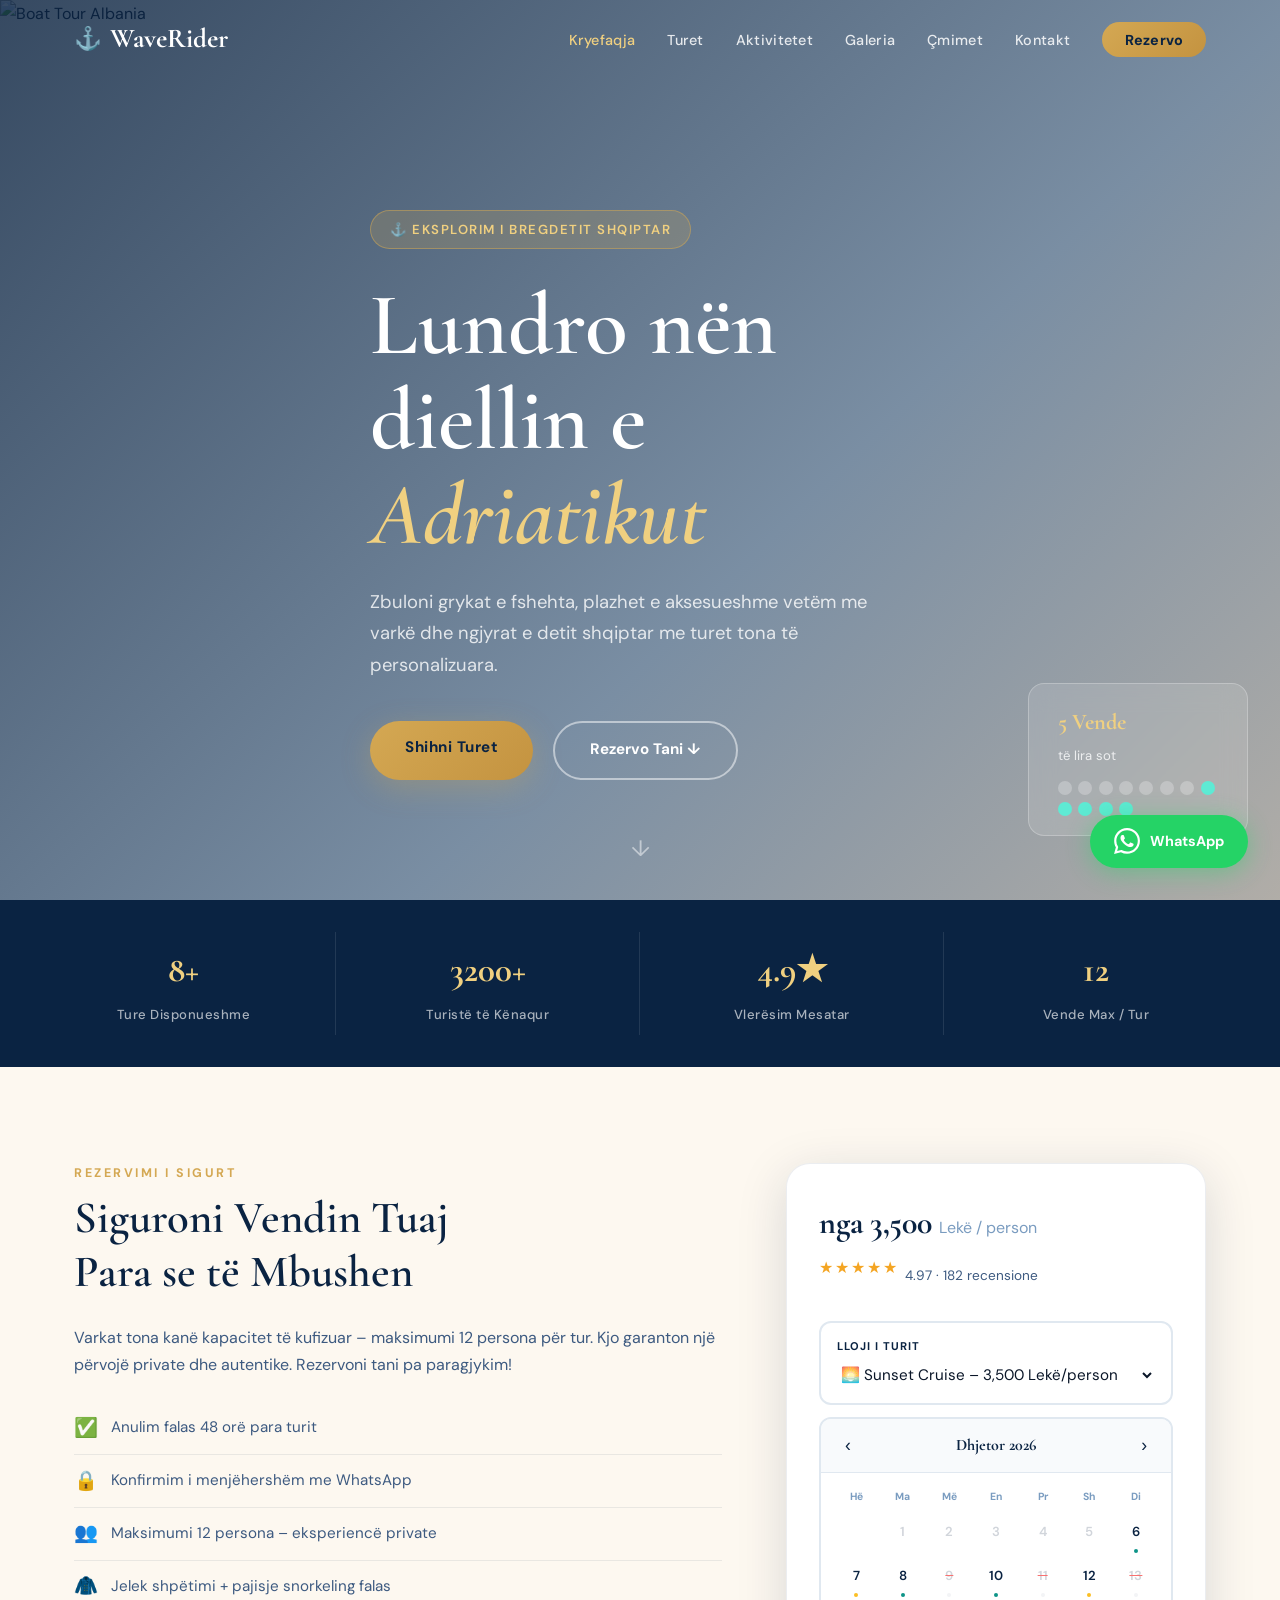
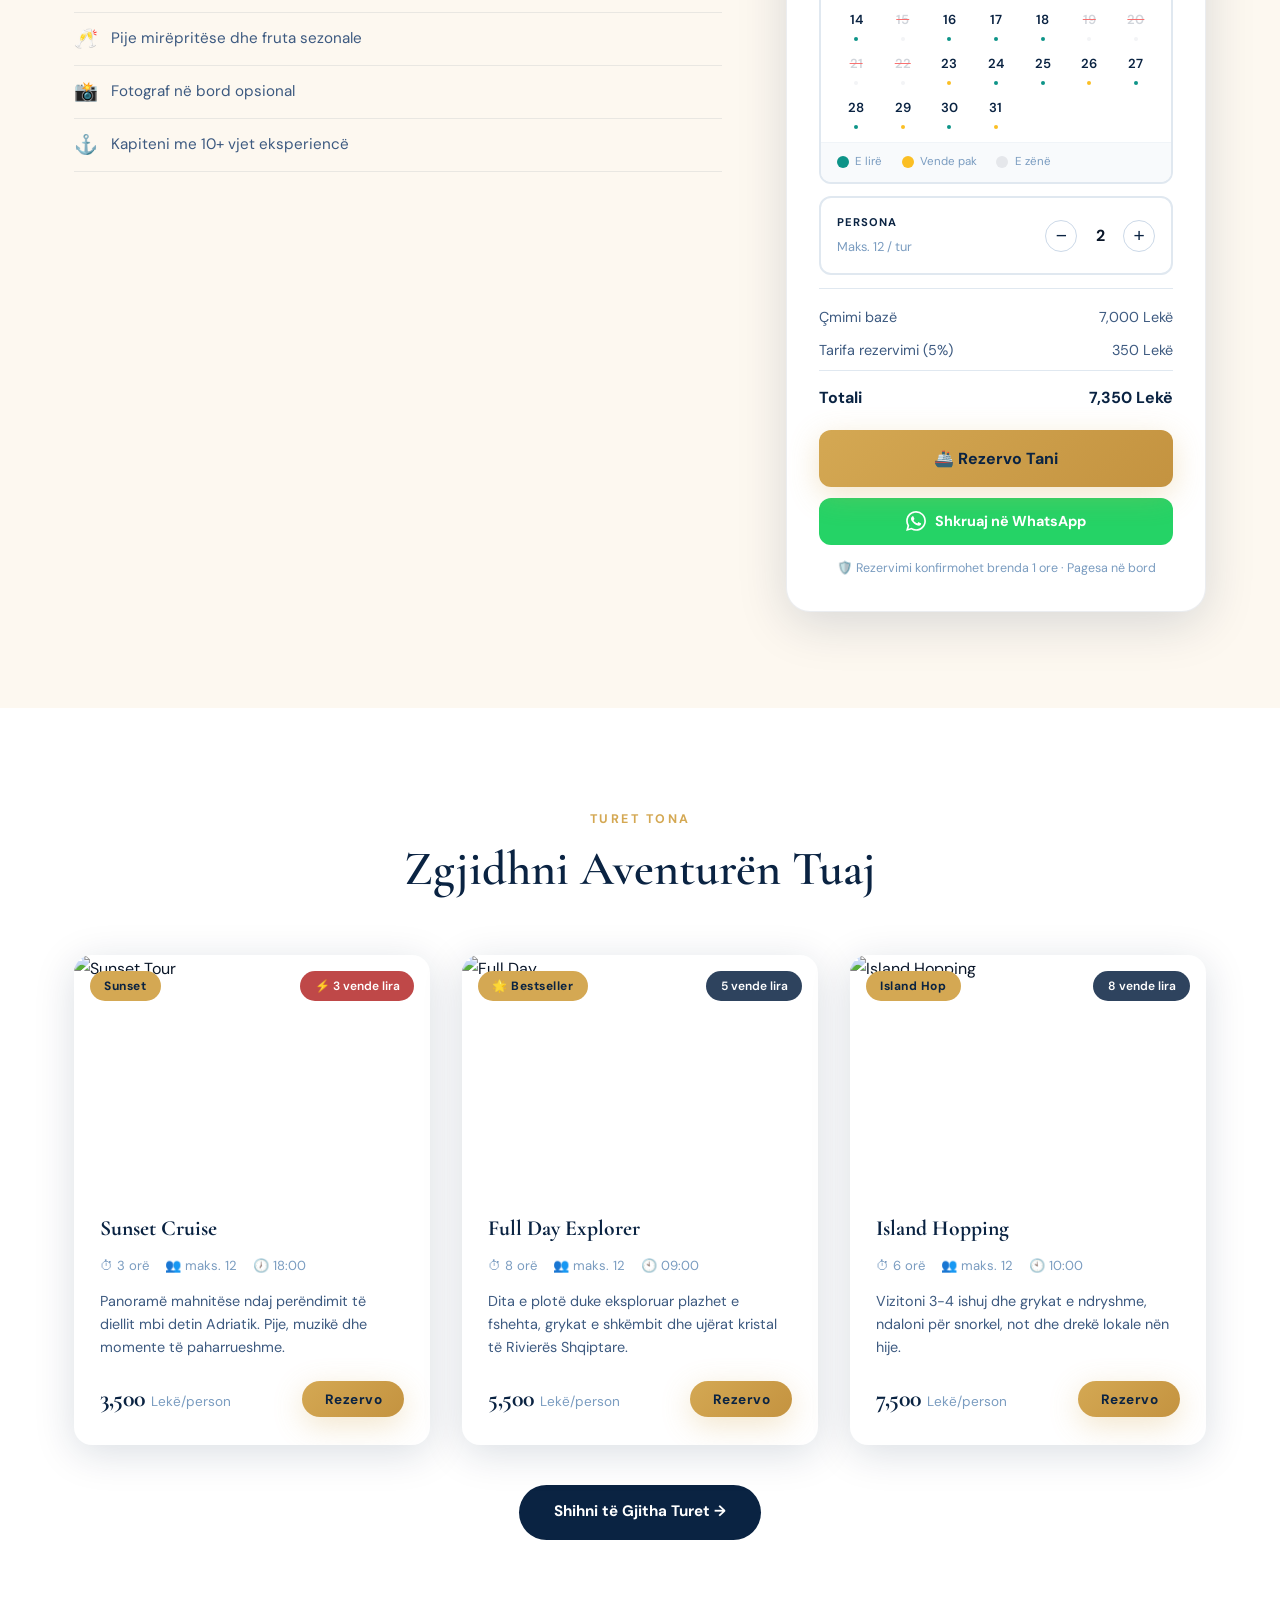
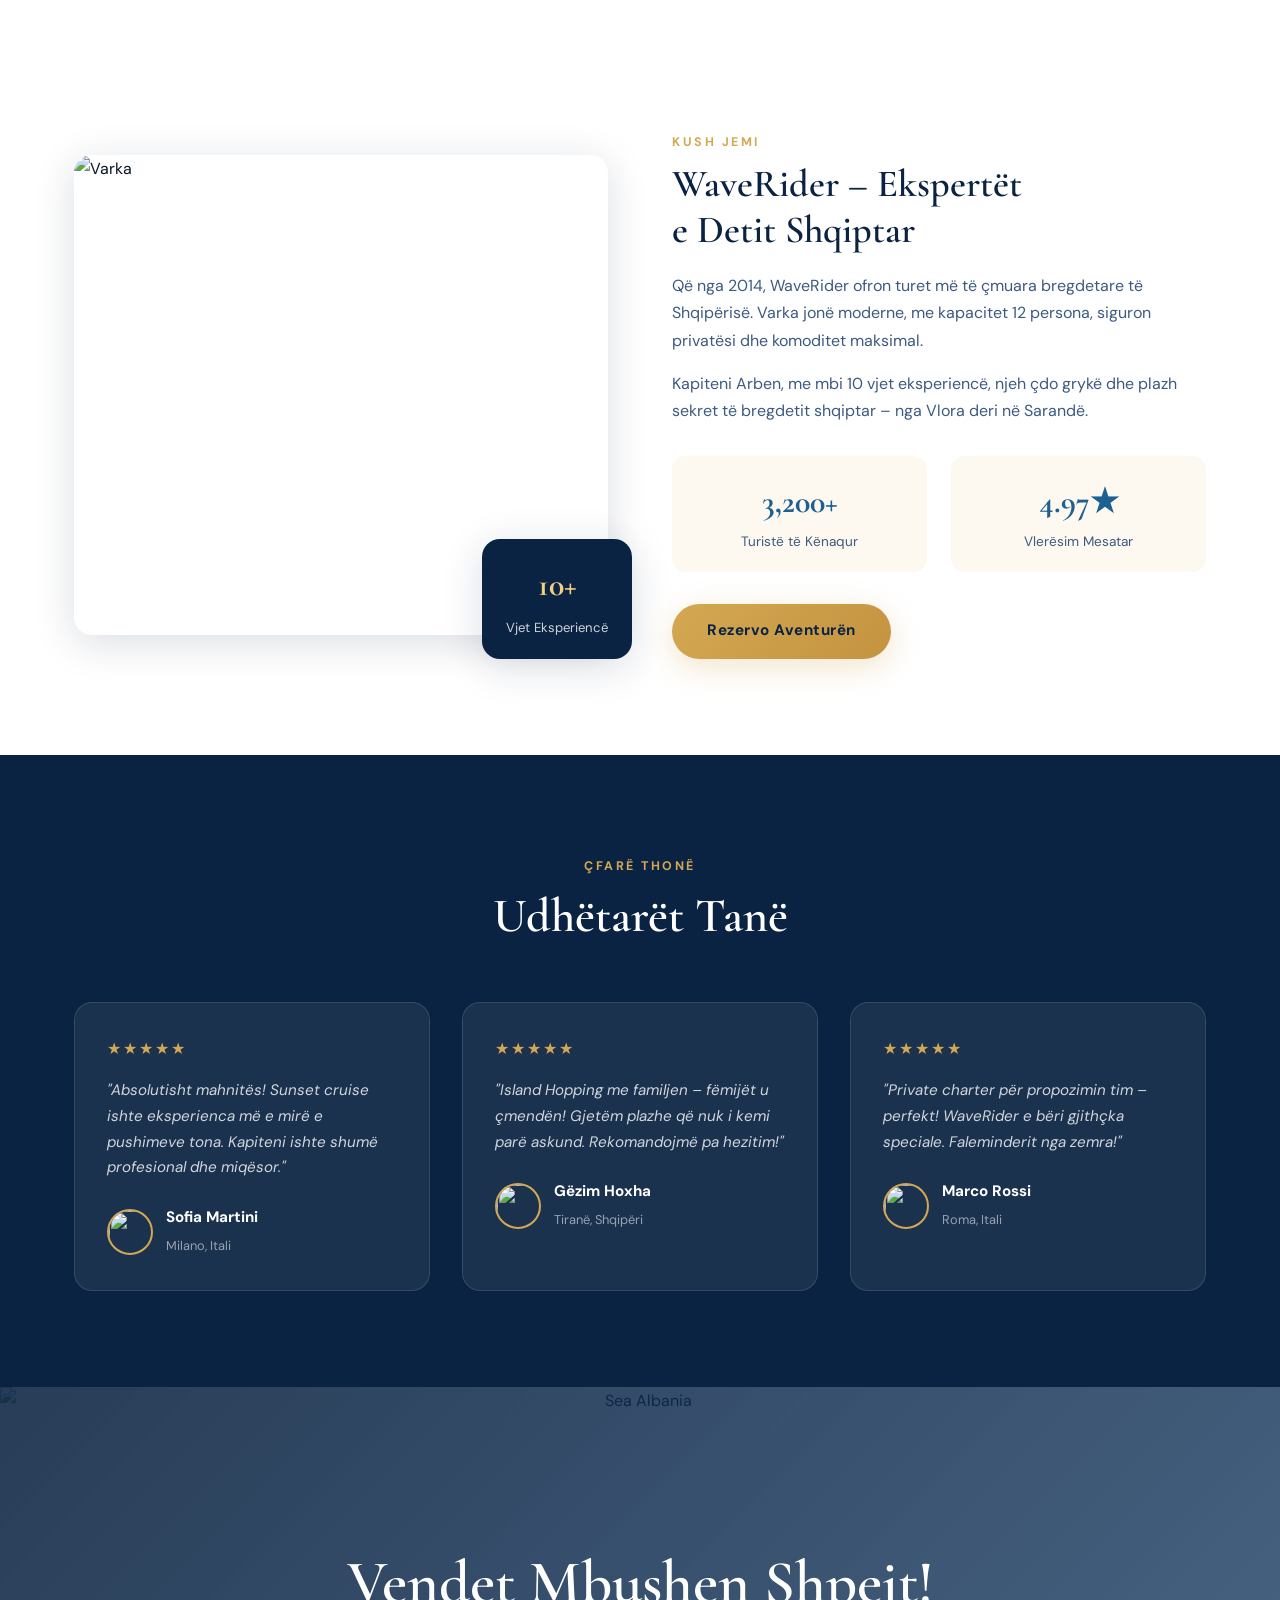
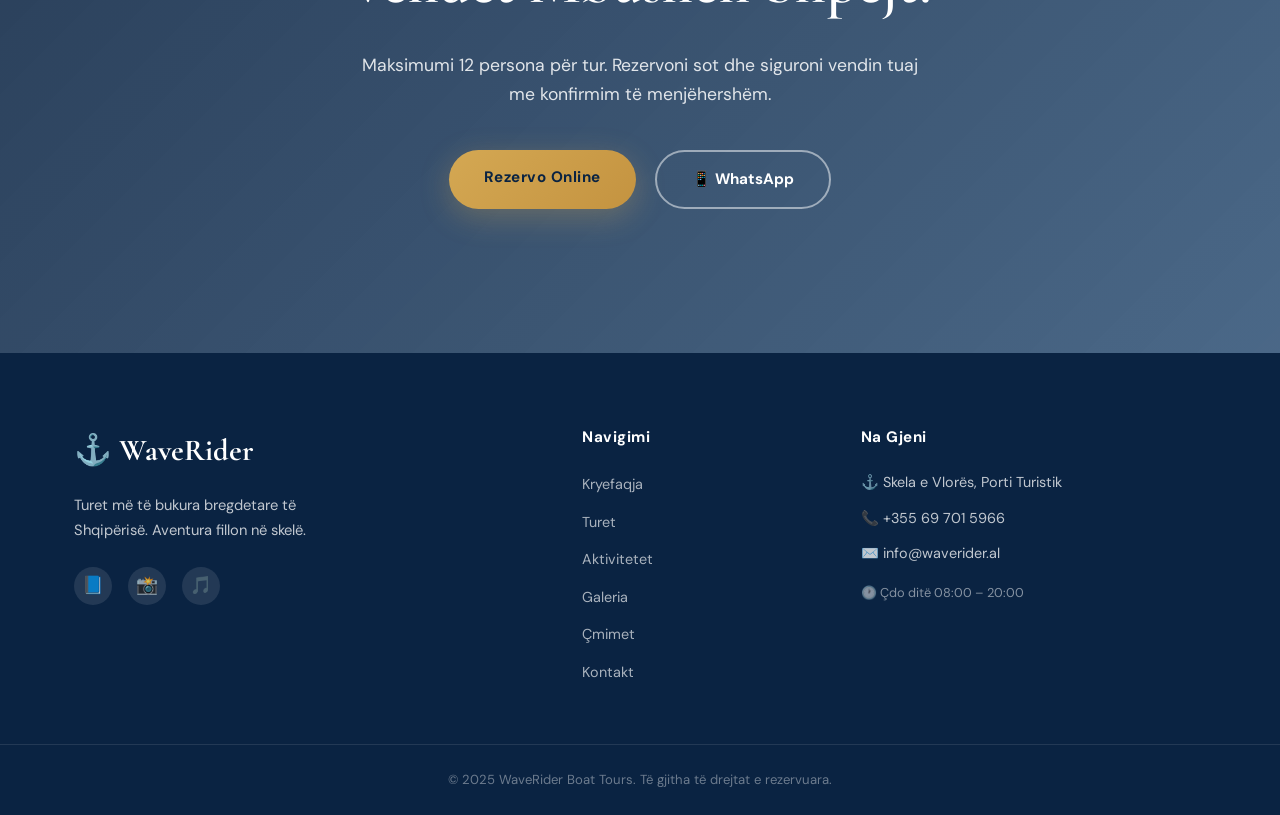
==== commit 69ba0a33: "Update index.html" ====
--- a/index.html
+++ b/index.html
@@ -25,6 +25,23 @@
       </ul>
     </div>
   </nav>
+  <!-- MOBILE NAV FIX -->
+  <style>
+    @media(max-width:768px){
+      #navbar .nav-inner { position:relative; z-index:1002; }
+      #burger { display:flex !important; flex-direction:column; justify-content:center; align-items:center; gap:5px; background:none; border:none; cursor:pointer; padding:8px; width:44px; height:44px; position:relative; z-index:1002; }
+      #burger span { display:block !important; width:26px; height:2.5px; background:white; border-radius:3px; transition:transform .35s ease, opacity .25s ease, width .3s ease; transform-origin:center; pointer-events:none; }
+      #burger.open span:nth-child(1){ transform:translateY(7.5px) rotate(45deg); }
+      #burger.open span:nth-child(2){ opacity:0; width:0; }
+      #burger.open span:nth-child(3){ transform:translateY(-7.5px) rotate(-45deg); }
+      #navLinks { display:flex !important; position:fixed !important; top:0 !important; left:0 !important; right:0 !important; bottom:0 !important; flex-direction:column !important; justify-content:center !important; align-items:center !important; background:rgba(10,35,66,.98) !important; transform:translateX(100%) !important; transition:transform .4s cubic-bezier(.77,0,.18,1) !important; gap:1.6rem !important; z-index:1001 !important; padding:5rem 2rem 2rem !important; list-style:none !important; margin:0 !important; }
+      #navLinks.open { transform:translateX(0) !important; }
+      #navLinks li { text-align:center; width:100%; }
+      #navLinks a { font-size:1.25rem !important; color:rgba(255,255,255,.9) !important; display:block; padding:.5rem 0; font-weight:600; }
+      #navLinks a.active { color:#f0d080 !important; }
+      #navLinks .btn-rezervo-nav { background:linear-gradient(135deg,#d4a853,#c49340) !important; color:#0a2342 !important; padding:.7rem 2rem !important; border-radius:50px; display:inline-block !important; margin-top:.5rem; }
+    }
+  </style>
 
   <!-- HERO -->
   <section class="hero">
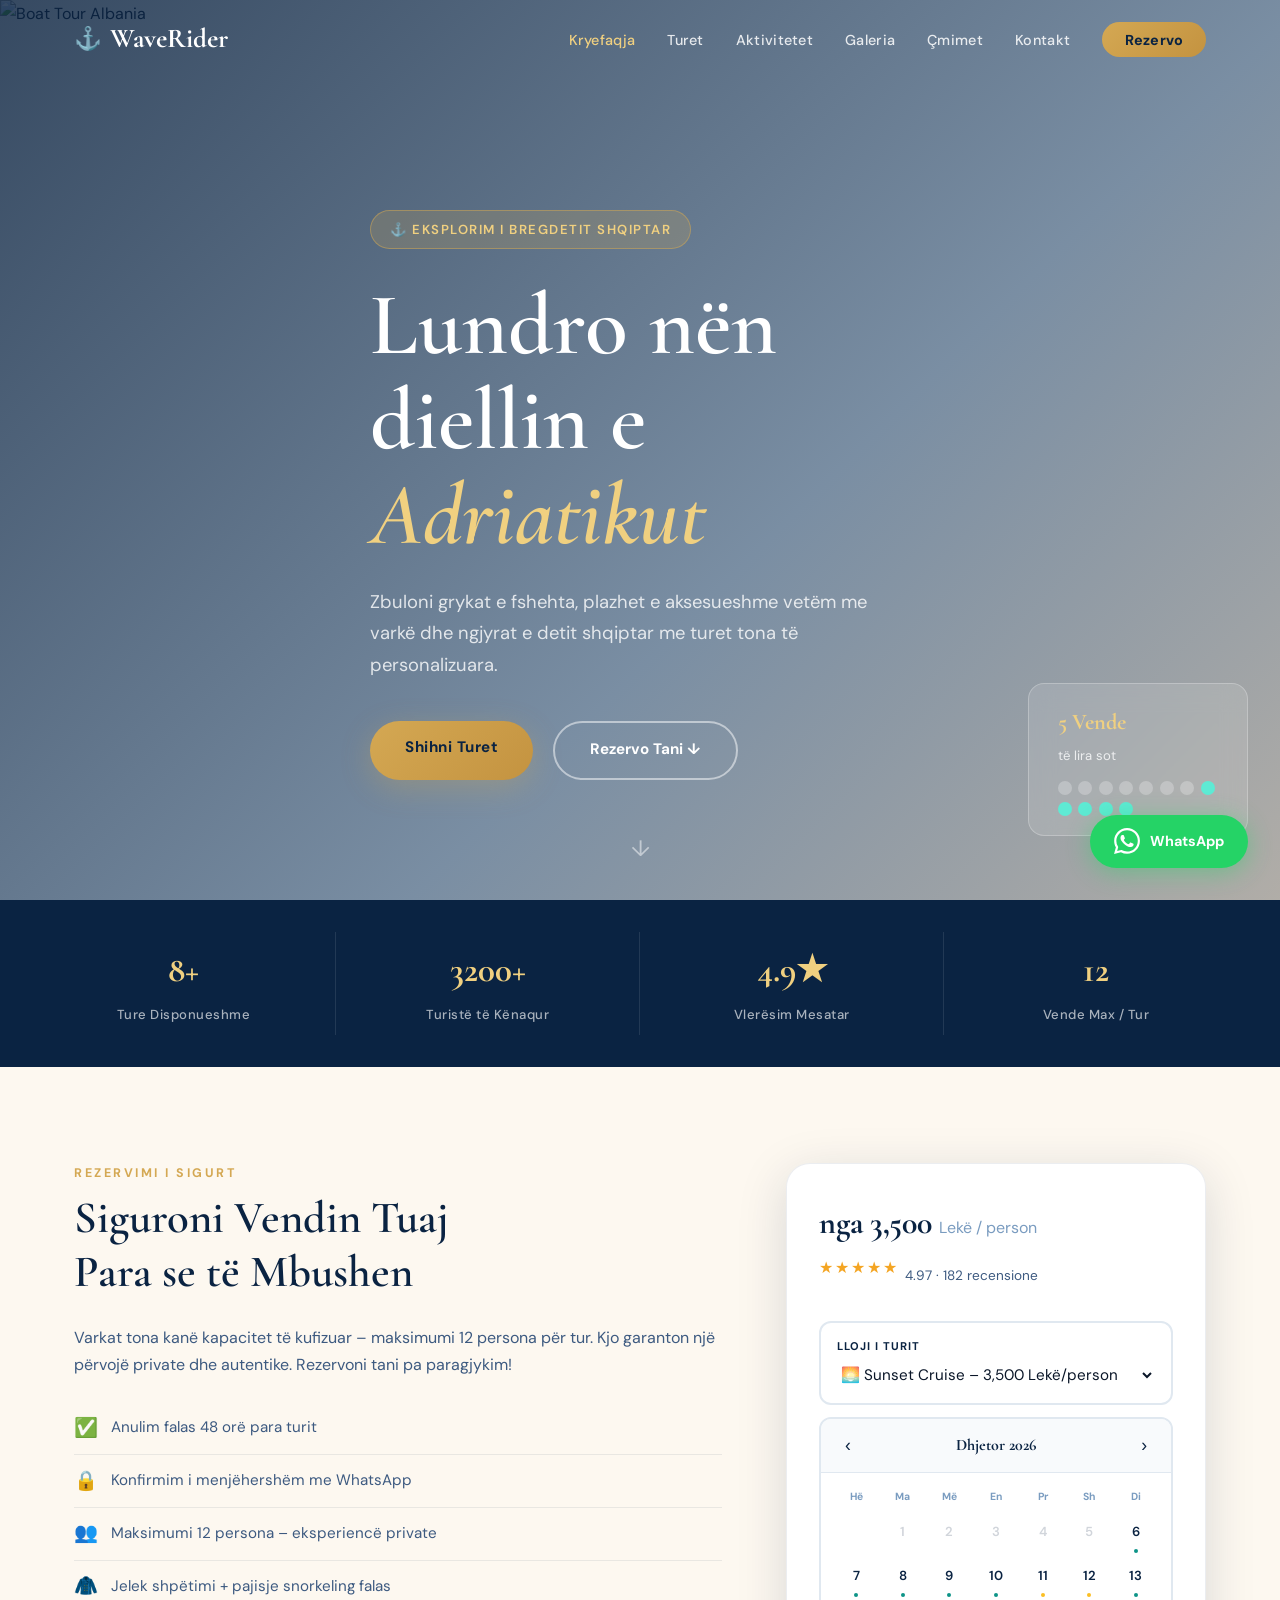
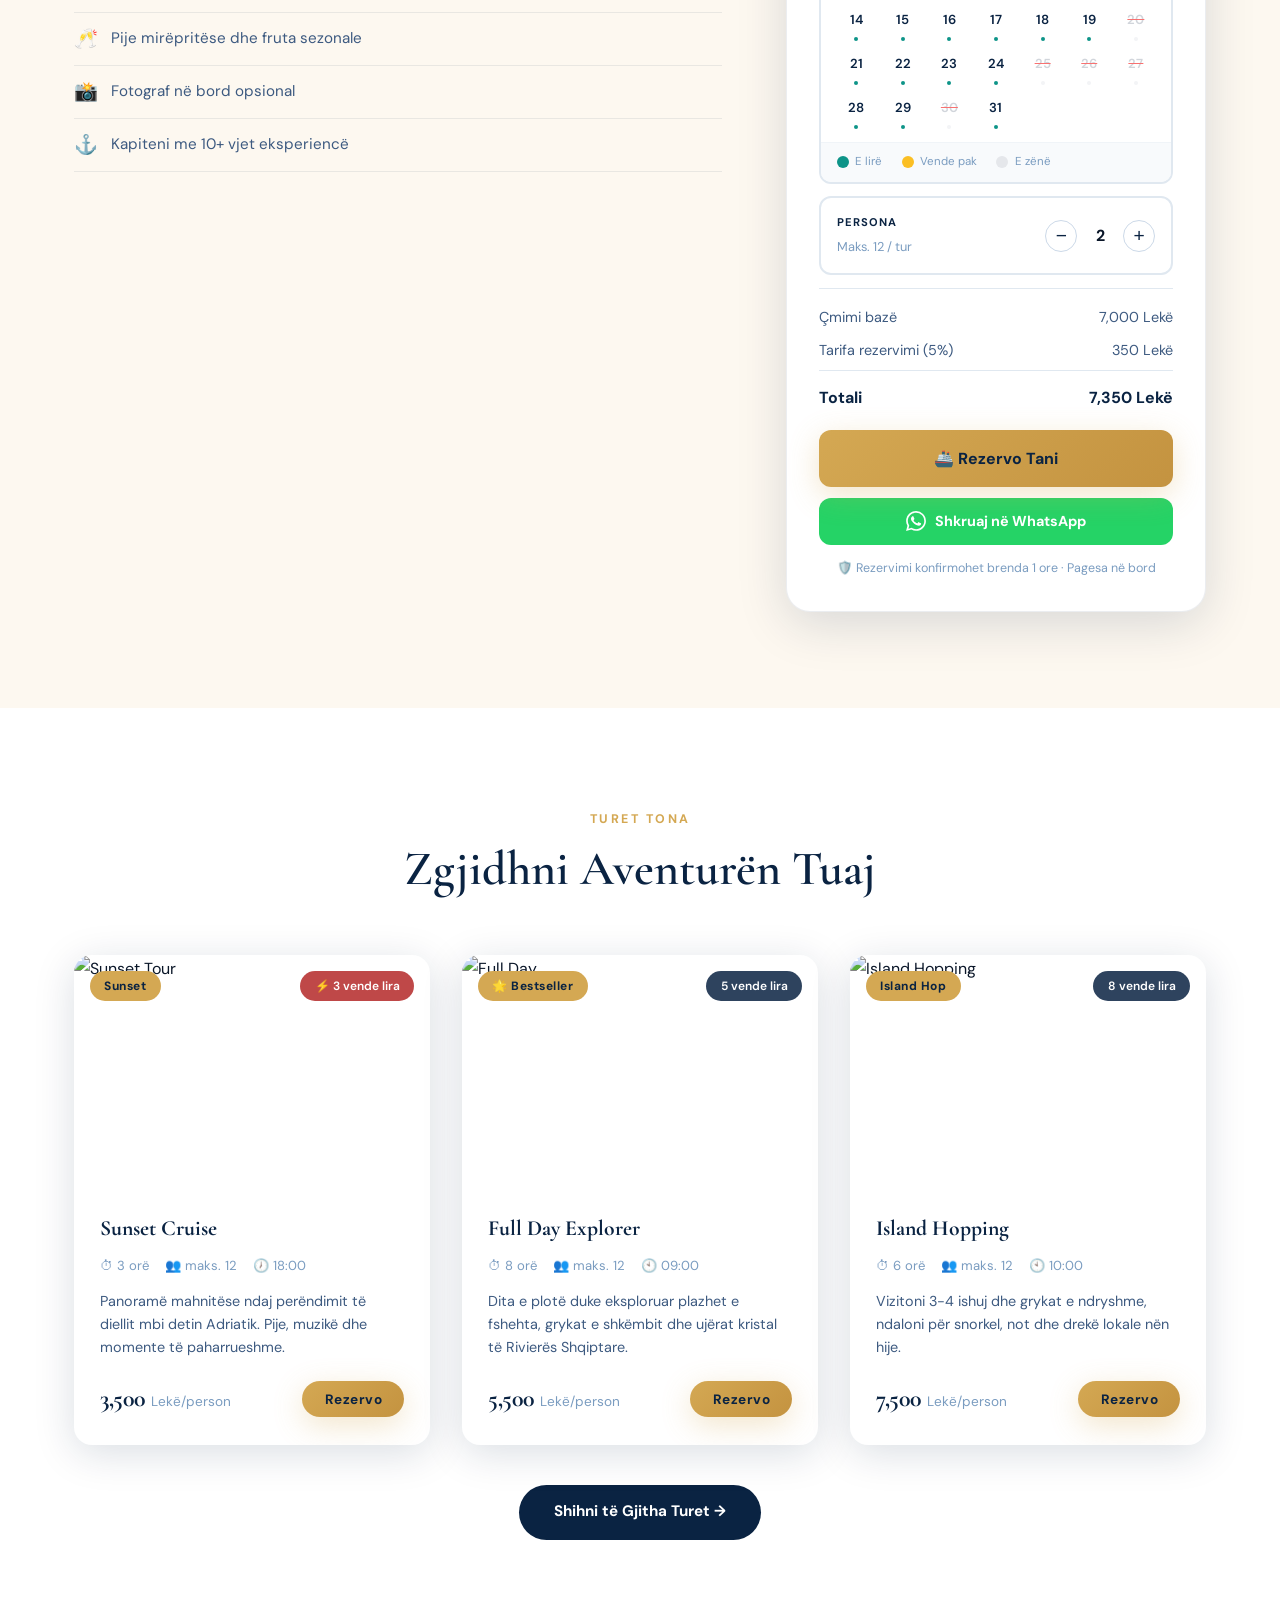
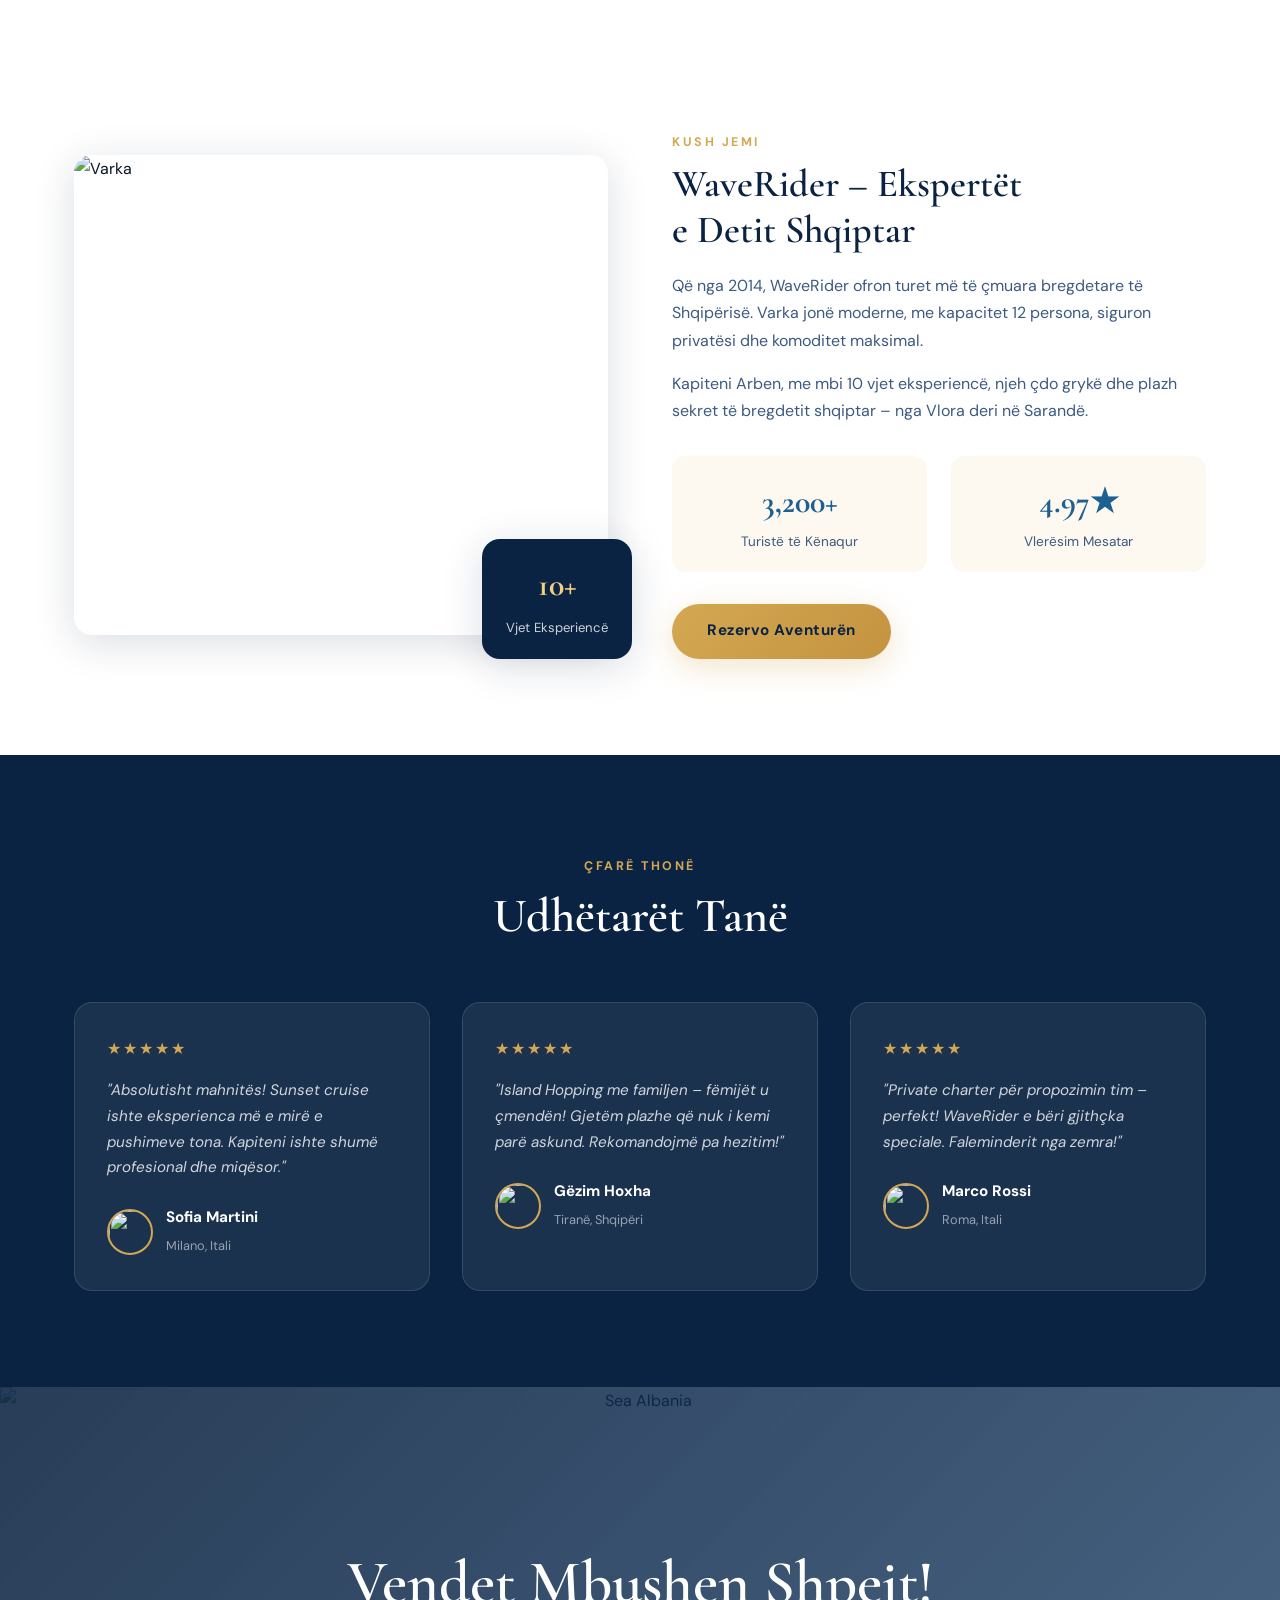
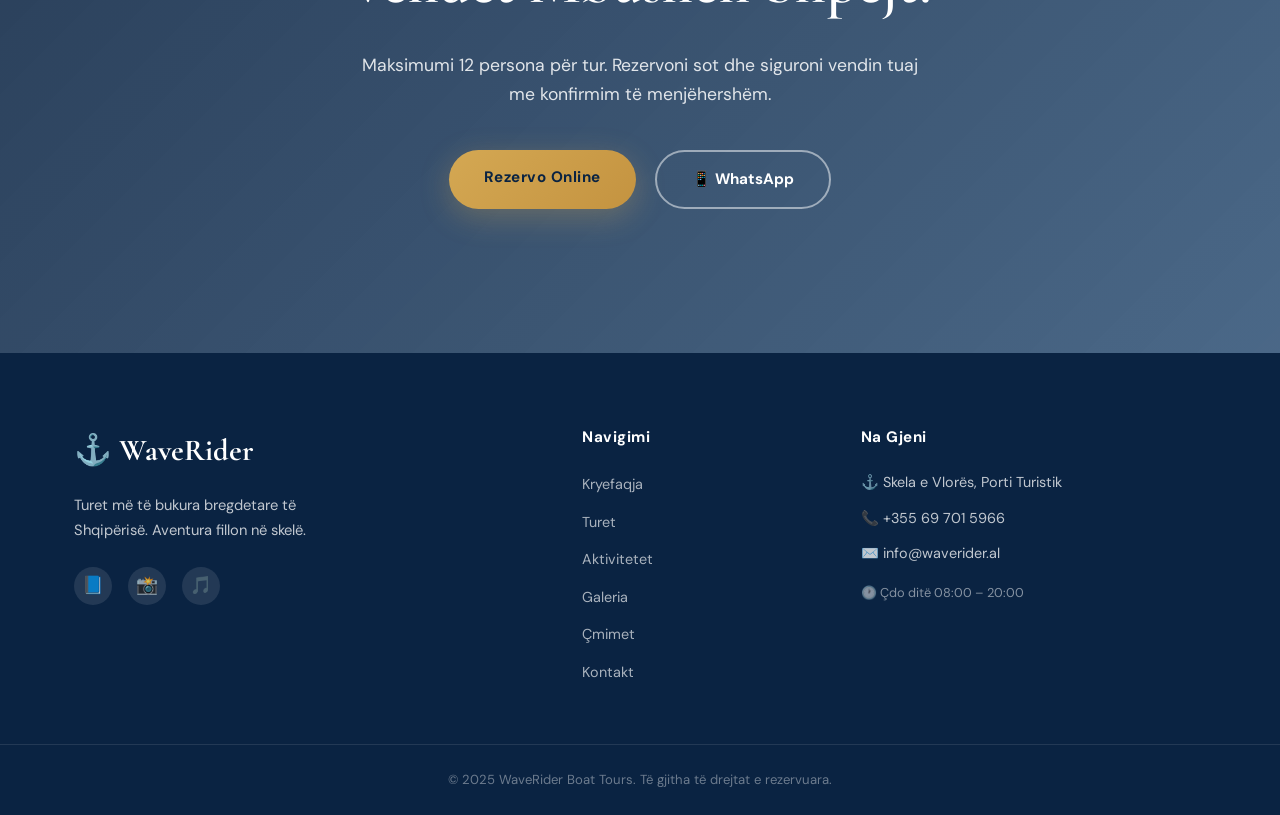
==== commit c6de30b2: "Update index.html" ====
--- a/index.html
+++ b/index.html
@@ -25,23 +25,6 @@
       </ul>
     </div>
   </nav>
-  <!-- MOBILE NAV FIX -->
-  <style>
-    @media(max-width:768px){
-      #navbar .nav-inner { position:relative; z-index:1002; }
-      #burger { display:flex !important; flex-direction:column; justify-content:center; align-items:center; gap:5px; background:none; border:none; cursor:pointer; padding:8px; width:44px; height:44px; position:relative; z-index:1002; }
-      #burger span { display:block !important; width:26px; height:2.5px; background:white; border-radius:3px; transition:transform .35s ease, opacity .25s ease, width .3s ease; transform-origin:center; pointer-events:none; }
-      #burger.open span:nth-child(1){ transform:translateY(7.5px) rotate(45deg); }
-      #burger.open span:nth-child(2){ opacity:0; width:0; }
-      #burger.open span:nth-child(3){ transform:translateY(-7.5px) rotate(-45deg); }
-      #navLinks { display:flex !important; position:fixed !important; top:0 !important; left:0 !important; right:0 !important; bottom:0 !important; flex-direction:column !important; justify-content:center !important; align-items:center !important; background:rgba(10,35,66,.98) !important; transform:translateX(100%) !important; transition:transform .4s cubic-bezier(.77,0,.18,1) !important; gap:1.6rem !important; z-index:1001 !important; padding:5rem 2rem 2rem !important; list-style:none !important; margin:0 !important; }
-      #navLinks.open { transform:translateX(0) !important; }
-      #navLinks li { text-align:center; width:100%; }
-      #navLinks a { font-size:1.25rem !important; color:rgba(255,255,255,.9) !important; display:block; padding:.5rem 0; font-weight:600; }
-      #navLinks a.active { color:#f0d080 !important; }
-      #navLinks .btn-rezervo-nav { background:linear-gradient(135deg,#d4a853,#c49340) !important; color:#0a2342 !important; padding:.7rem 2rem !important; border-radius:50px; display:inline-block !important; margin-top:.5rem; }
-    }
-  </style>
 
   <!-- HERO -->
   <section class="hero">
--- a/style.css
+++ b/style.css
@@ -86,6 +86,7 @@
 .nav-inner { max-width: 1180px; margin: 0 auto; padding: 0 1.5rem; display: flex; align-items: center; justify-content: space-between; }
 .logo { font-family: var(--font-display); font-size: 1.7rem; font-weight: 700; color: white; display: flex; align-items: center; gap: .5rem; }
 .logo-icon { font-size: 1.4rem; }
+/* Desktop nav */
 .nav-links { display: flex; align-items: center; gap: 2rem; list-style: none; }
 .nav-links a { color: rgba(255,255,255,.85); font-weight: 500; font-size: .9rem; transition: color .2s; letter-spacing: .3px; }
 .nav-links a:hover, .nav-links a.active { color: var(--gold-light); }
@@ -98,33 +99,36 @@
 }
 .btn-rezervo-nav:hover { color: var(--navy) !important; }
 
+/* Burger – hidden on desktop */
 .burger {
   display: none;
   flex-direction: column;
   justify-content: center;
   align-items: center;
-  gap: 5px;
+  gap: 6px;
   background: none;
   border: none;
   cursor: pointer;
-  padding: 8px;
-  z-index: 1001;
+  padding: 6px;
+  z-index: 1100;
   position: relative;
   width: 44px;
   height: 44px;
+  flex-shrink: 0;
 }
 .burger span {
   display: block;
-  width: 26px;
-  height: 2.5px;
+  width: 24px;
+  height: 2px;
   background: white;
-  border-radius: 3px;
-  transition: transform .35s ease, opacity .25s ease, width .3s ease;
+  border-radius: 2px;
+  transition: transform .3s ease, opacity .2s ease, width .3s ease;
   transform-origin: center;
 }
-.burger.open span:nth-child(1) { transform: translateY(7.5px) rotate(45deg); }
+/* X state */
+.burger.open span:nth-child(1) { transform: translateY(8px) rotate(45deg); }
 .burger.open span:nth-child(2) { opacity: 0; width: 0; }
-.burger.open span:nth-child(3) { transform: translateY(-7.5px) rotate(-45deg); }
+.burger.open span:nth-child(3) { transform: translateY(-8px) rotate(-45deg); }
 
 /* ===== HERO ===== */
 .hero {
@@ -476,42 +480,65 @@
 @media(max-width:1024px) { .tours-grid { grid-template-columns:repeat(2,1fr); } .act-grid { grid-template-columns:repeat(2,1fr); } }
 
 @media(max-width:768px) {
-  .burger { display:flex !important; }
-
+
+  /* Show burger button */
+  .burger { display: flex !important; }
+
+  /* Hide nav on mobile – slides in from right when .open */
   .nav-links {
+    display: none;
     position: fixed;
     top: 0; left: 0; right: 0; bottom: 0;
     flex-direction: column;
     justify-content: center;
     align-items: center;
-    background: var(--navy);
-    transform: translateX(100%);
-    transition: transform .4s cubic-bezier(.77,0,.18,1);
-    gap: 1.8rem;
-    z-index: 1000;
-    padding: 5rem 2rem 2rem;
+    background: rgba(10,35,66,.98);
+    gap: 0;
+    z-index: 1050;
+    padding: 0;
     list-style: none;
-    display: flex;
+    margin: 0;
+    overflow-y: auto;
   }
-  .nav-links.open { transform: translateX(0); }
-  .nav-links li { text-align: center; width: 100%; }
+  /* When JS adds .open – show and animate in */
+  .nav-links.open {
+    display: flex !important;
+    animation: slideInRight .35s ease forwards;
+  }
+  @keyframes slideInRight {
+    from { transform: translateX(100%); opacity: 0; }
+    to   { transform: translateX(0);    opacity: 1; }
+  }
+
+  .nav-links li {
+    text-align: center;
+    width: 100%;
+    border-bottom: 1px solid rgba(255,255,255,.08);
+  }
+  .nav-links li:first-child { border-top: 1px solid rgba(255,255,255,.08); }
+
   .nav-links a {
-    font-size: 1.3rem;
-    color: rgba(255,255,255,.9);
-    display: block;
-    padding: .4rem 0;
+    font-size: 1.15rem !important;
+    color: rgba(255,255,255,.9) !important;
+    display: block !important;
+    padding: 1.1rem 2rem !important;
     font-weight: 600;
+    transition: background .2s, color .2s;
   }
-  .nav-links a:hover, .nav-links a.active { color: var(--gold-light); }
-  .btn-rezervo-nav {
+  .nav-links a:hover  { background: rgba(255,255,255,.06) !important; }
+  .nav-links a.active { color: var(--gold-light) !important; }
+
+  .nav-links .btn-rezervo-nav {
     background: linear-gradient(135deg, var(--gold), #c49340) !important;
     color: var(--navy) !important;
-    padding: .7rem 2rem !important;
-    border-radius: 50px;
+    margin: 1.5rem auto 0 !important;
+    padding: .85rem 2.5rem !important;
+    border-radius: 50px !important;
     display: inline-block !important;
-    margin-top: .5rem;
+    font-weight: 700 !important;
   }
 
+  /* Layout */
   .tours-grid { grid-template-columns:1fr; }
   .booking-wrap { grid-template-columns:1fr; }
   .split { grid-template-columns:1fr; }
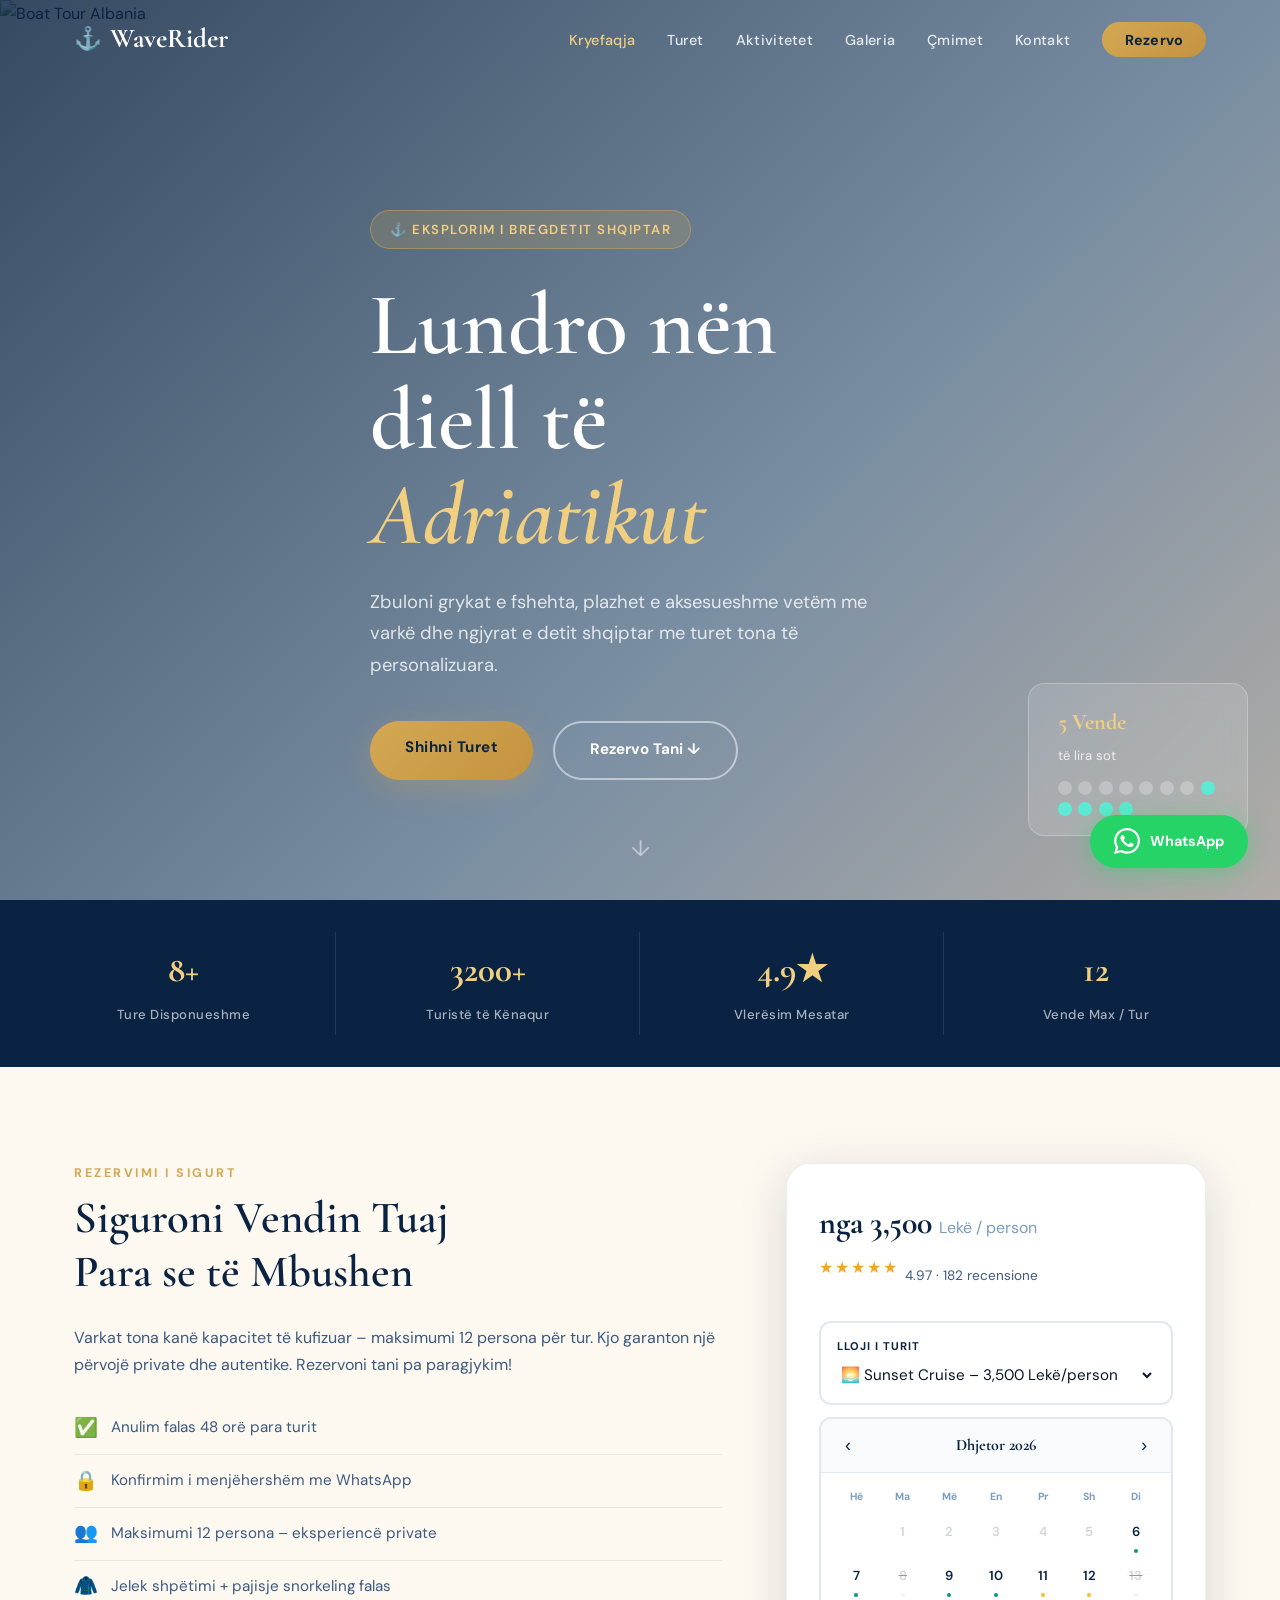
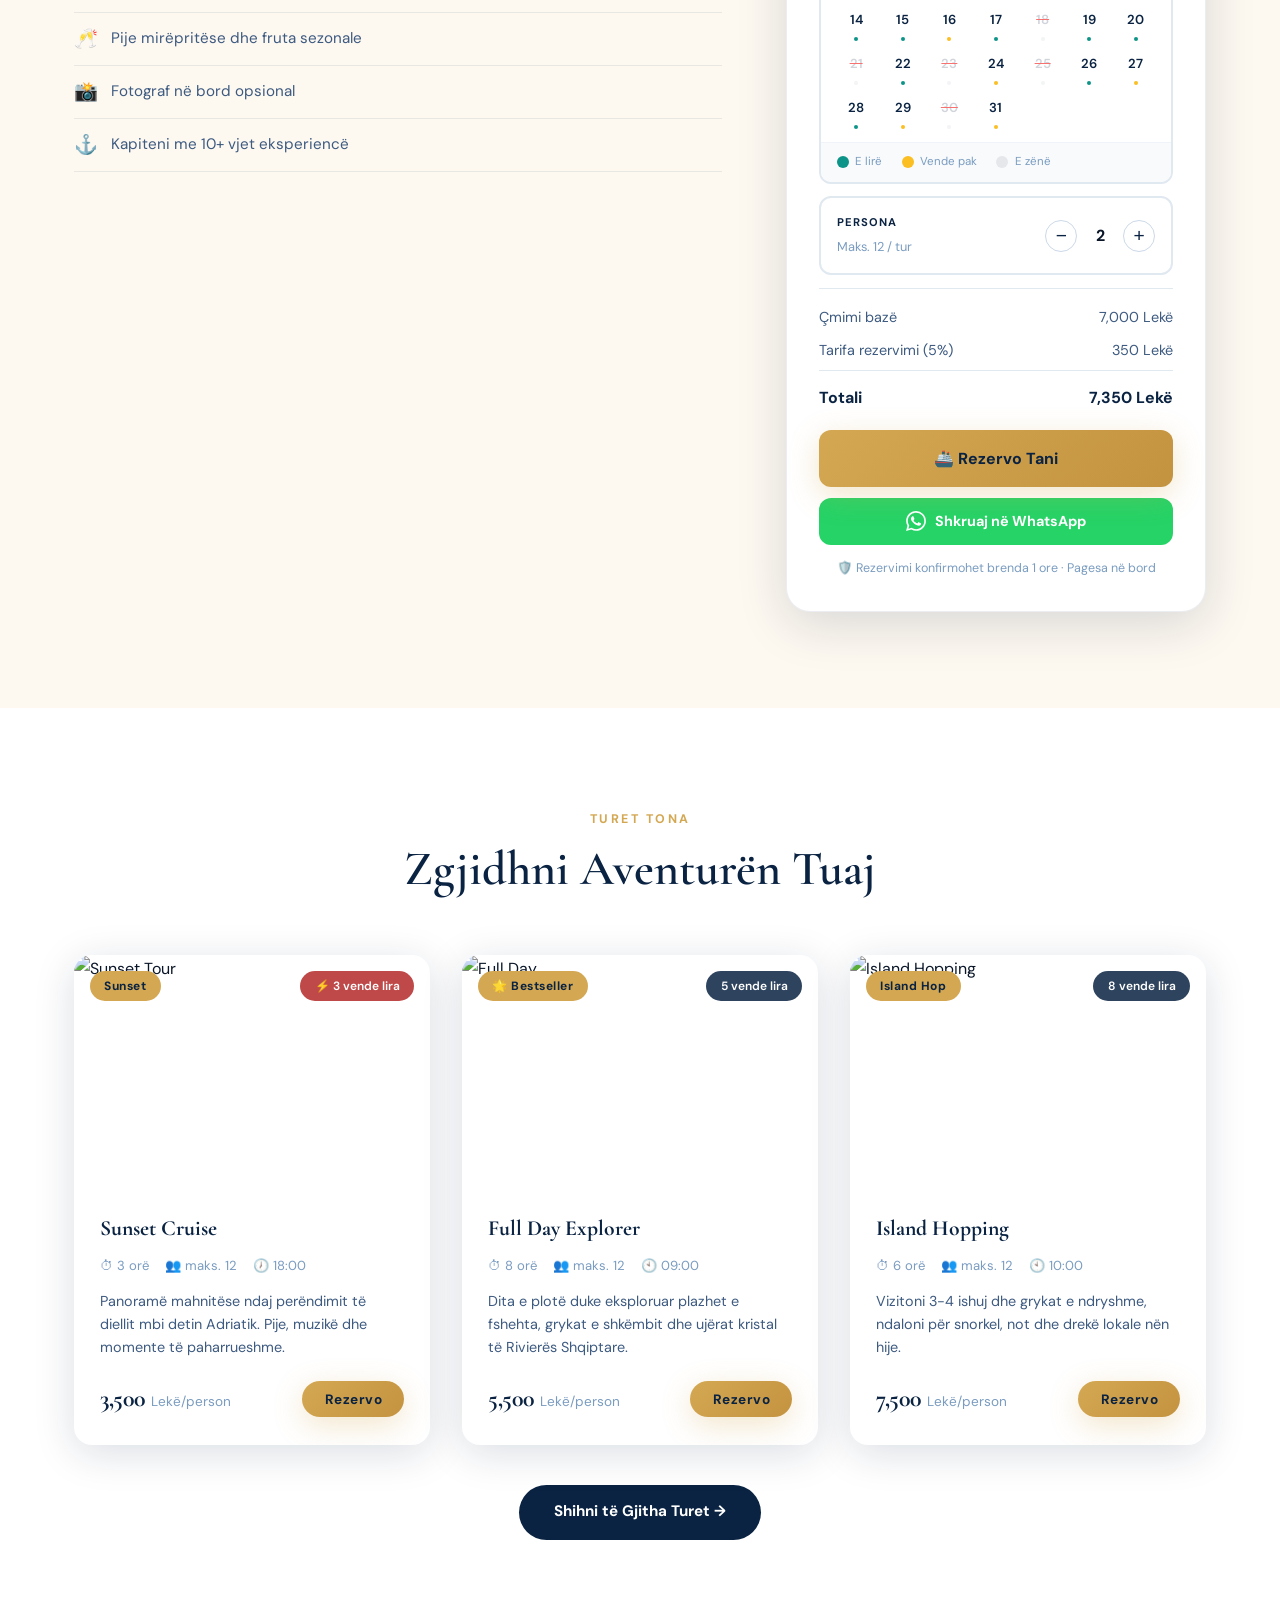
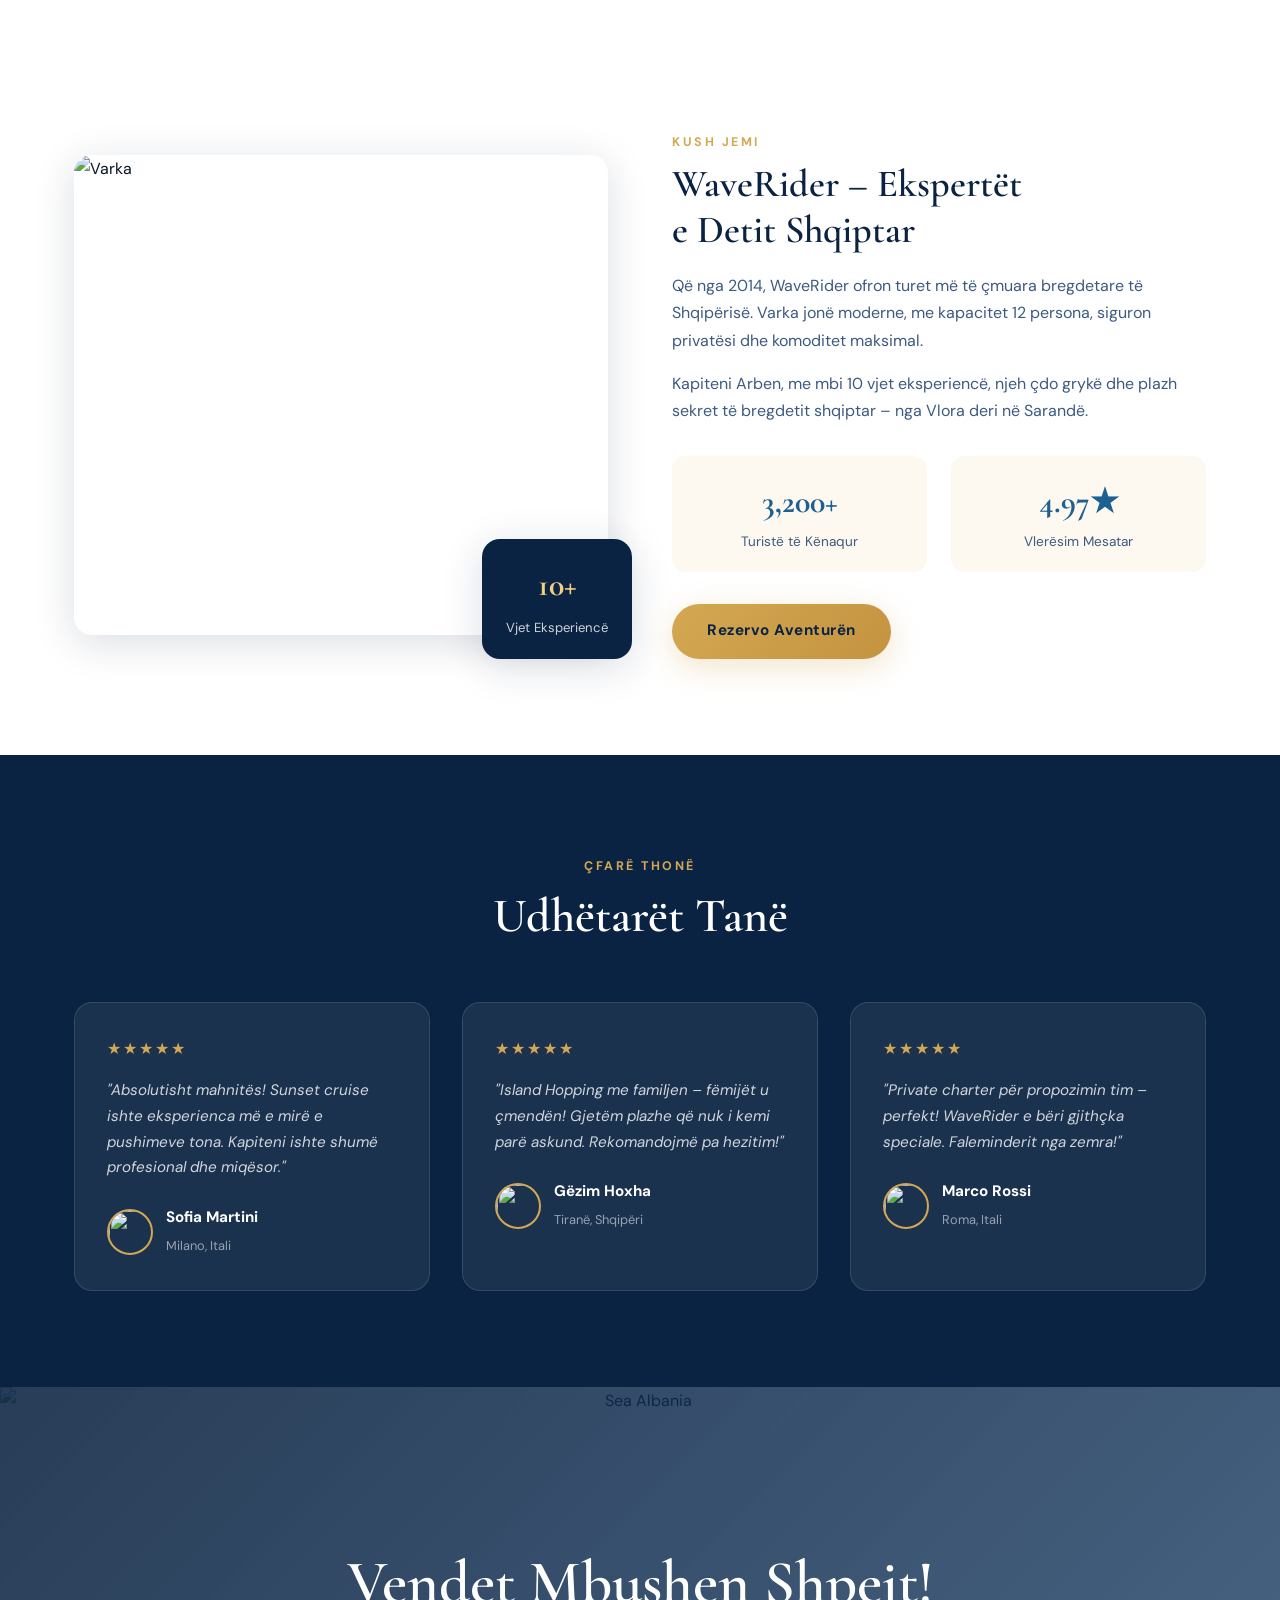
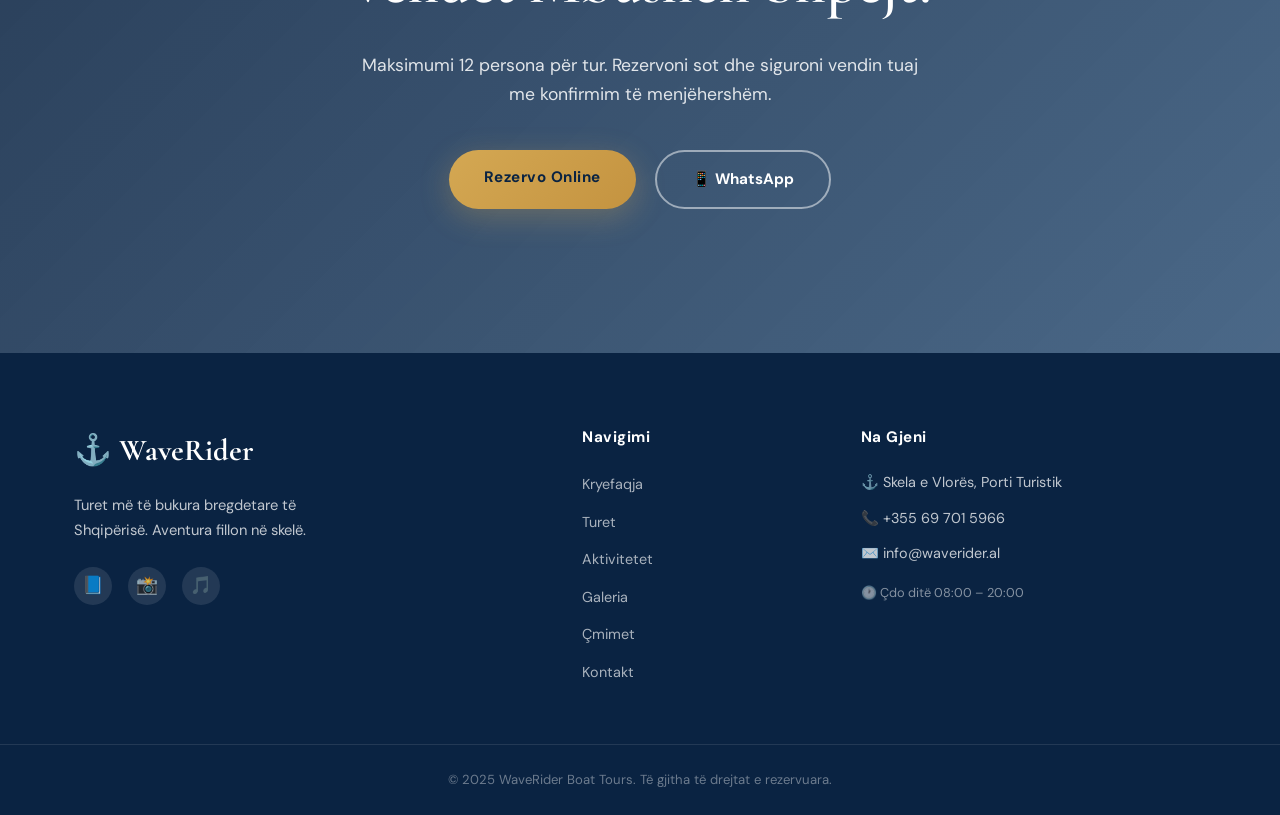
==== commit 14c83350: "Update index.html" ====
--- a/index.html
+++ b/index.html
@@ -34,7 +34,7 @@
     </div>
     <div class="hero-content">
       <div class="hero-badge">⚓ Eksplorim i Bregdetit Shqiptar</div>
-      <h1>Lundro nën<br>diellin e<br><em>Adriatikut</em></h1>
+      <h1>Lundro nën<br>diell të<br><em>Adriatikut</em></h1>
       <p>Zbuloni grykat e fshehta, plazhet e aksesueshme vetëm me varkë dhe ngjyrat e detit shqiptar me turet tona të personalizuara.</p>
       <div class="hero-btns">
         <a href="turet.html" class="btn-primary">Shihni Turet</a>
